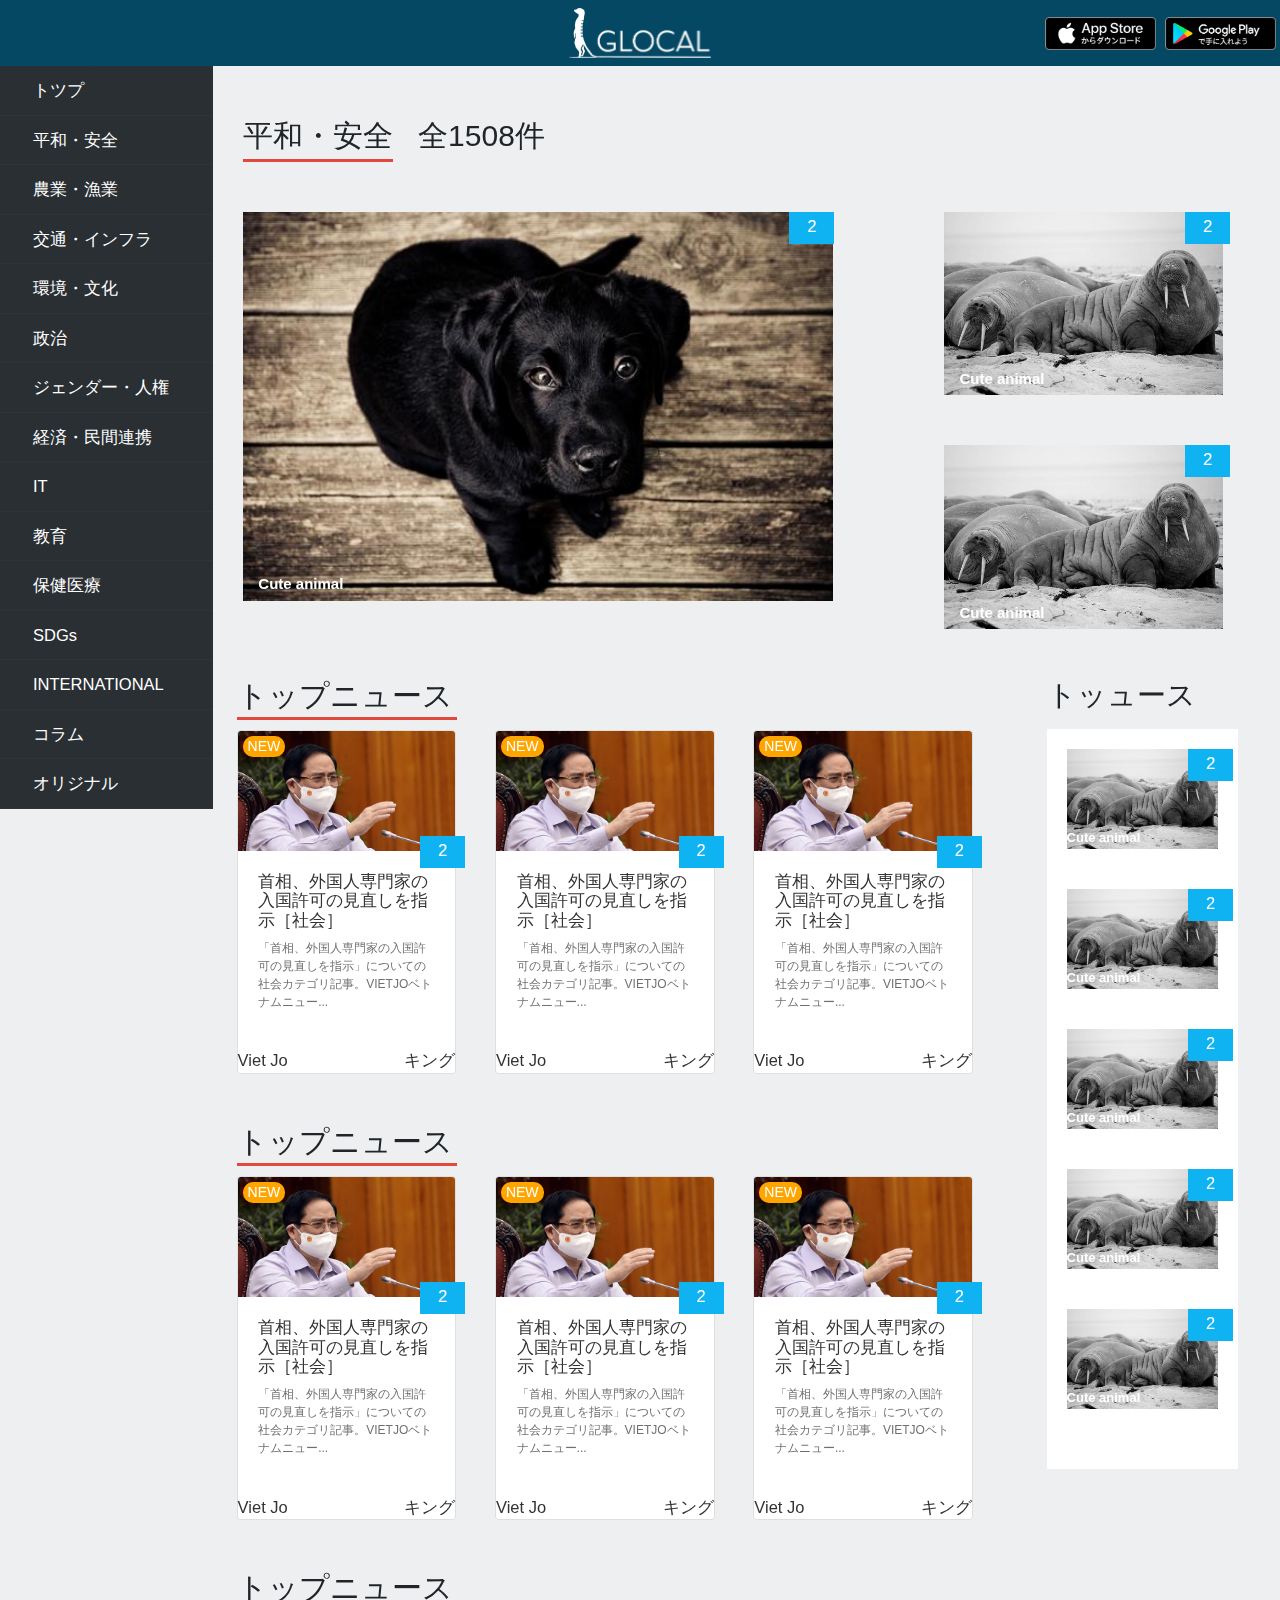
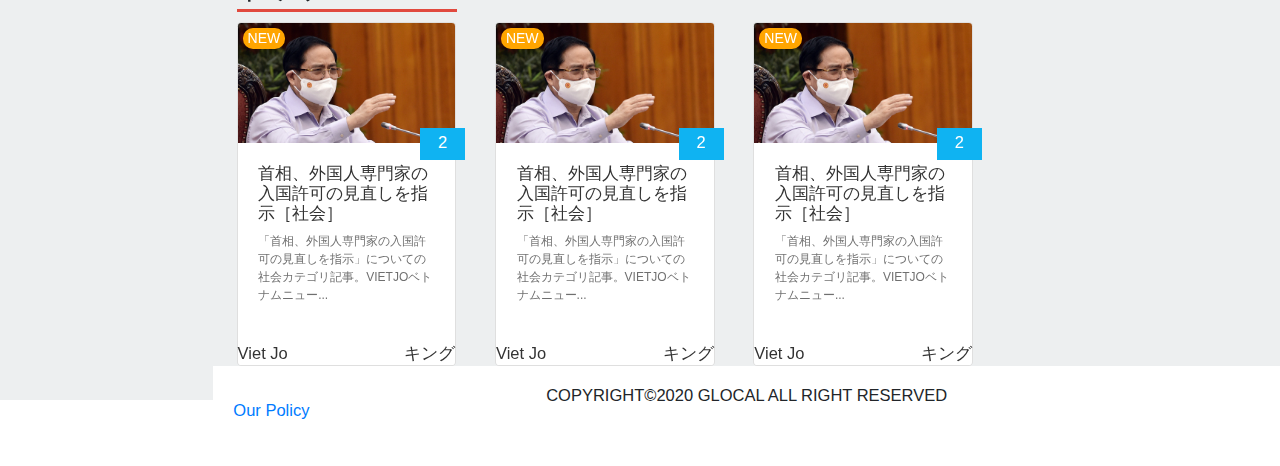
==== Bootstrap-page/category.html @ 37e855ef "up" ====
<!DOCTYPE html>
<html lang="en">

<head>
    <meta charset="UTF-8" />
    <meta http-equiv="X-UA-Compatible" content="IE=edge" />
    <meta name="viewport" content="width=device-width, initial-scale=1.0" />
    <title>Document</title>
    <link rel="stylesheet" href="https://maxcdn.bootstrapcdn.com/bootstrap/4.0.0/css/bootstrap.min.css" integrity="sha384-Gn5384xqQ1aoWXA+058RXPxPg6fy4IWvTNh0E263XmFcJlSAwiGgFAW/dAiS6JXm" crossorigin="anonymous">
    <link rel="stylesheet" href="main.css" />
    <link rel="stylesheet" href="https://use.fontawesome.com/releases/v5.7.0/css/all.css" integrity="sha384-lZN37f5QGtY3VHgisS14W3ExzMWZxybE1SJSEsQp9S+oqd12jhcu+A56Ebc1zFSJ" crossorigin="anonymous">
</head>

<body>
    <!-- header begin -->
    <div class="container-fluid fixed-top" style="padding:0px;">
        <div class="header">
            <div class="row">
                <div class="col-xl-2 col-lg-3 col-md-3 col-12 d-flex justify-content-center" style="padding-right: 0px;">
                    <button class="btn btn-search text-white" style="cursor: pointer;">
                        <i class="fa fa-search"></i>
                    </button>
                </div>
                <div class="col-xl-10 col-lg-9 col-md-3 col-12">
                    <a href="#">
                        <img src="./img/ggplay.png" class="float-right my-3 pr-1" alt="ggplay">
                    </a>
                    <a href="#">
                        <img src="./img/appstore.png" class="float-right my-3 mr-2" alt="appstore">
                    </a>
                </div>
                <a href="./index.html" class="logo">
                    <img src="./img/logo-white.png" class="mx-auto d-block fixed-top" alt="">
                </a>
            </div>

        </div>

    </div>
    </div>
    <!-- header end-->

    <!-- content begin -->
    <div class="row container-fluid content no-gutters">

        <!--Menu-->
        <div class="menu col-12 col-md-3 col-lg-3 col-xl-2">
            <div class="menu-nav">
                <ul>
                    <li class="hover-red">
                        <a href="./index.html">トツプ</a>
                    </li>
                    <li class="hover-yellow">
                        <a href="./category.html">平和・安全</a>
                    </li>
                    <li class="hover-green">
                        <a href="./category.html">農業・漁業</a>
                    </li>
                    <li class="hover-blue">
                        <a href="./category.html">交通・インフラ</a>
                    </li>
                    <li class="hover-purple">
                        <a href="./category.html">環境・文化</a>
                    </li>
                    <li class="hover-red">
                        <a href="./category.html">政治</a>
                    </li>
                    <li class="hover-yellow">
                        <a href="./category.html">ジェンダー・人権</a>
                    </li>
                    <li class="hover-green">
                        <a href="./category.html">経済・民間連携</a>
                    </li>
                    <li class="hover-blue">
                        <a href="./category.html">IT</a>
                    </li>
                    <li class="hover-purple">
                        <a href="./category.html">教育</a>
                    </li>
                    <li class="hover-red">
                        <a href="./category.html">保健医療</a>
                    </li>
                    <li class="hover-yellow">
                        <a href="./category.html">SDGs</a>
                    </li>
                    <li class="hover-green">
                        <a href="./category.html">INTERNATIONAL</a>
                    </li>
                    <li class="hover-blue">
                        <a href="./category.html">コラム</a>
                    </li>
                    <li class="hover-purple">
                        <a href="./category.html">オリジナル</a>
                    </li>

                </ul>
            </div>
        </div>
        <!--Menu end-->

        <!-- Body start -->
        <div class="body">
            <div class="row d-flex no-gutters category-header mt-5">
                <span class="span-word">平和・安全
                    <div class="under-line-div"></div>
                </span>
                <span class="span-num ml-4">全1508件</span>

            </div>
            <div class="row d-flex article-container">
                <div class="col-md-8">
                    <a href="./detail.html">
                        <div class="main-article">
                            <div class="article-item">
                                <img src="./img/index-main-article.jpg" class="main-article-img" alt="" style="width: 110%;">
                            </div>
                            <div class="item-viewed" style="margin-right: 60px;">
                                <i class="far fa-eye"></i>
                                <span>2</span>
                            </div>
                            <span class="content-span">Cute animal</span>

                        </div>
                    </a>
                </div>

                <div class="col-md-4">
                    <a href="./detail.html">
                        <div class="sub-article">
                            <div class="sub-article">
                                <div class="article-item">
                                    <img src="./img/index-sub-article-1.jpg" alt="">
                                </div>
                                <div class="item-viewed">
                                    <i class="far fa-eye"></i>
                                    <span>2</span>
                                </div>
                                <span class="content-span">Cute animal</span>
                            </div>
                            <div class="sub-article">
                                <div class="article-item">
                                    <img src="./img/index-sub-article-1.jpg" alt="">
                                </div>
                                <div class="item-viewed">
                                    <i class="far fa-eye"></i>
                                    <span>2</span>
                                </div>
                                <span class="content-span">Cute animal</span>
                            </div>
                        </div>
                    </a>
                </div>
            </div>

            <div class="row mt-3 ml-2">
                <div class="col-md-9">
                    <div class="new-items">
                        <h3 class="first-title">
                            <span>
                                トップニュース
                                <div class="under-line-div" style="width: 220px;"></div>
                            </span>
                        </h3>

                    </div>
                    <div class="item-lists">
                        <div class="item-lists">
                            <ul class="row list card-group no-gutters" style="justify-content: center">
                                <li class="col-xl-4">
                                    <a href="#" class="card inner-item">
                                        <div class="article-item">
                                            <div class="item-image-list">
                                                <span class="item-new">NEW</span>
                                            </div>
                                            <div class="img card-img-top">

                                            </div>
                                            <div class="item-viewed">
                                                <i class="far fa-eye"></i>
                                                <span>2</span>
                                            </div>
                                            <div class="card-body item-detail">
                                                <h6>
                                                    首相、外国人専門家の入国許可の見直しを指示［社会］
                                                </h6>
                                                <p style="opacity: 0.7;">
                                                    「首相、外国人専門家の入国許可の見直しを指示」についての社会カテゴリ記事。VIETJOベトナムニュー...
                                                </p>
                                            </div>
                                            <div class="info-footer">
                                                <span>Viet Jo</span>
                                                <span style="float: right;">キング</span>
                                            </div>
                                        </div>
                                    </a>
                                </li>
                                <li class="col-xl-4">
                                    <a href="./detail.html" class="card inner-item">
                                        <div class="article-item">
                                            <div class="item-image-list">
                                                <span class="item-new">NEW</span>
                                            </div>
                                            <div class="img card-img-top">

                                            </div>
                                            <div class="item-viewed">
                                                <i class="far fa-eye"></i>
                                                <span>2</span>
                                            </div>
                                            <div class="card-body item-detail">
                                                <h6>
                                                    首相、外国人専門家の入国許可の見直しを指示［社会］
                                                </h6>
                                                <p style="opacity: 0.7;">
                                                    「首相、外国人専門家の入国許可の見直しを指示」についての社会カテゴリ記事。VIETJOベトナムニュー...
                                                </p>
                                            </div>
                                            <div class="info-footer">
                                                <span>Viet Jo</span>
                                                <span style="float: right;">キング</span>
                                            </div>
                                        </div>
                                    </a>
                                </li>
                                <li class="col-xl-4">
                                    <a href="./detail.html" class="card inner-item">
                                        <div class="article-item">
                                            <div class="item-image-list">
                                                <span class="item-new">NEW</span>
                                            </div>
                                            <div class="img card-img-top">

                                            </div>
                                            <div class="item-viewed">
                                                <i class="far fa-eye"></i>
                                                <span>2</span>
                                            </div>
                                            <div class="card-body item-detail">
                                                <h6>
                                                    首相、外国人専門家の入国許可の見直しを指示［社会］
                                                </h6>
                                                <p style="opacity: 0.7;">
                                                    「首相、外国人専門家の入国許可の見直しを指示」についての社会カテゴリ記事。VIETJOベトナムニュー...
                                                </p>
                                            </div>
                                            <div class="info-footer">
                                                <span>Viet Jo</span>
                                                <span style="float: right;">キング</span>
                                            </div>
                                        </div>
                                    </a>
                                </li>

                            </ul>
                        </div>
                    </div>

                    <div class="new-items">
                        <h3 class="first-title">
                            <span>
                                トップニュース
                                <div class="under-line-div" style="width: 220px;"></div>
                            </span>
                        </h3>

                    </div>
                    <div class="item-lists">
                        <div class="item-lists">
                            <ul class="row list card-group no-gutters" style="justify-content: center">
                                <li class="col-xl-4">
                                    <a href="./detail.html" class="card inner-item">
                                        <div class="article-item">
                                            <div class="item-image-list">
                                                <span class="item-new">NEW</span>
                                            </div>
                                            <div class="img card-img-top">

                                            </div>
                                            <div class="item-viewed">
                                                <i class="far fa-eye"></i>
                                                <span>2</span>
                                            </div>
                                            <div class="card-body item-detail">
                                                <h6>
                                                    首相、外国人専門家の入国許可の見直しを指示［社会］
                                                </h6>
                                                <p style="opacity: 0.7;">
                                                    「首相、外国人専門家の入国許可の見直しを指示」についての社会カテゴリ記事。VIETJOベトナムニュー...
                                                </p>
                                            </div>
                                            <div class="info-footer">
                                                <span>Viet Jo</span>
                                                <span style="float: right;">キング</span>
                                            </div>
                                        </div>
                                    </a>
                                </li>
                                <li class="col-xl-4">
                                    <a href="./detail.html" class="card inner-item">
                                        <div class="article-item">
                                            <div class="item-image-list">
                                                <span class="item-new">NEW</span>
                                            </div>
                                            <div class="img card-img-top">

                                            </div>
                                            <div class="item-viewed">
                                                <i class="far fa-eye"></i>
                                                <span>2</span>
                                            </div>
                                            <div class="card-body item-detail">
                                                <h6>
                                                    首相、外国人専門家の入国許可の見直しを指示［社会］
                                                </h6>
                                                <p style="opacity: 0.7;">
                                                    「首相、外国人専門家の入国許可の見直しを指示」についての社会カテゴリ記事。VIETJOベトナムニュー...
                                                </p>
                                            </div>
                                            <div class="info-footer">
                                                <span>Viet Jo</span>
                                                <span style="float: right;">キング</span>
                                            </div>
                                        </div>
                                    </a>
                                </li>
                                <li class="col-xl-4">
                                    <a href="./detail.html" class="card inner-item">
                                        <div class="article-item">
                                            <div class="item-image-list">
                                                <span class="item-new">NEW</span>
                                            </div>
                                            <div class="img card-img-top">

                                            </div>
                                            <div class="item-viewed">
                                                <i class="far fa-eye"></i>
                                                <span>2</span>
                                            </div>
                                            <div class="card-body item-detail">
                                                <h6>
                                                    首相、外国人専門家の入国許可の見直しを指示［社会］
                                                </h6>
                                                <p style="opacity: 0.7;">
                                                    「首相、外国人専門家の入国許可の見直しを指示」についての社会カテゴリ記事。VIETJOベトナムニュー...
                                                </p>
                                            </div>
                                            <div class="info-footer">
                                                <span>Viet Jo</span>
                                                <span style="float: right;">キング</span>
                                            </div>
                                        </div>
                                    </a>
                                </li>

                            </ul>
                        </div>
                    </div>

                    <div class="new-items">
                        <h3 class="first-title">
                            <span>
                                トップニュース
                                <div class="under-line-div" style="width: 220px;"></div>
                            </span>
                        </h3>

                    </div>
                    <div class="item-lists">
                        <div class="item-lists">
                            <ul class="row list card-group no-gutters" style="justify-content: center">
                                <li class="col-xl-4">
                                    <a href="./detail.html" class="card inner-item">
                                        <div class="article-item">
                                            <div class="item-image-list">
                                                <span class="item-new">NEW</span>
                                            </div>
                                            <div class="img card-img-top">

                                            </div>
                                            <div class="item-viewed">
                                                <i class="far fa-eye"></i>
                                                <span>2</span>
                                            </div>
                                            <div class="card-body item-detail">
                                                <h6>
                                                    首相、外国人専門家の入国許可の見直しを指示［社会］
                                                </h6>
                                                <p style="opacity: 0.7;">
                                                    「首相、外国人専門家の入国許可の見直しを指示」についての社会カテゴリ記事。VIETJOベトナムニュー...
                                                </p>
                                            </div>
                                            <div class="info-footer">
                                                <span>Viet Jo</span>
                                                <span style="float: right;">キング</span>
                                            </div>
                                        </div>
                                    </a>
                                </li>
                                <li class="col-xl-4">
                                    <a href="./detail.html" class="card inner-item">
                                        <div class="article-item">
                                            <div class="item-image-list">
                                                <span class="item-new">NEW</span>
                                            </div>
                                            <div class="img card-img-top">

                                            </div>
                                            <div class="item-viewed">
                                                <i class="far fa-eye"></i>
                                                <span>2</span>
                                            </div>
                                            <div class="card-body item-detail">
                                                <h6>
                                                    首相、外国人専門家の入国許可の見直しを指示［社会］
                                                </h6>
                                                <p style="opacity: 0.7;">
                                                    「首相、外国人専門家の入国許可の見直しを指示」についての社会カテゴリ記事。VIETJOベトナムニュー...
                                                </p>
                                            </div>
                                            <div class="info-footer">
                                                <span>Viet Jo</span>
                                                <span style="float: right;">キング</span>
                                            </div>
                                        </div>
                                    </a>
                                </li>
                                <li class="col-xl-4">
                                    <a href="./detail.html" class="card inner-item">
                                        <div class="article-item">
                                            <div class="item-image-list">
                                                <span class="item-new">NEW</span>
                                            </div>
                                            <div class="img card-img-top">

                                            </div>
                                            <div class="item-viewed">
                                                <i class="far fa-eye"></i>
                                                <span>2</span>
                                            </div>
                                            <div class="card-body item-detail">
                                                <h6>
                                                    首相、外国人専門家の入国許可の見直しを指示［社会］
                                                </h6>
                                                <p style="opacity: 0.7;">
                                                    「首相、外国人専門家の入国許可の見直しを指示」についての社会カテゴリ記事。VIETJOベトナムニュー...
                                                </p>
                                            </div>
                                            <div class="info-footer">
                                                <span>Viet Jo</span>
                                                <span style="float: right;">キング</span>
                                            </div>
                                        </div>
                                    </a>
                                </li>

                            </ul>
                        </div>
                    </div>
                </div>

                <!--Rigth-->
                <div class="col-md-3">
                    <div class="rigth">
                        <h3 class="first-title mb-3">
                            <span>
                                トッュース
                            </span>
                        </h3>
                        <div class="rigth-container">
                            <a href="./detail.html">
                                <div class="rigth-item">
                                    <div class="rigth-img">
                                        <img src="./img/index-sub-article-1.jpg" alt="">
                                    </div>
                                    <div class="item-viewed">
                                        <i class="far fa-eye"></i>
                                        <span>2</span>
                                    </div>
                                    <span class="content-span">Cute animal</span>
                                </div>
                            </a>
                            <a href="./detail.html">
                                <div class="rigth-item">
                                    <div class="rigth-img">
                                        <img src="./img/index-sub-article-1.jpg" alt="">
                                    </div>
                                    <div class="item-viewed">
                                        <i class="far fa-eye"></i>
                                        <span>2</span>
                                    </div>
                                    <span class="content-span">Cute animal</span>
                                </div>
                            </a>
                            <a href="./detail.html">
                                <div class="rigth-item">
                                    <div class="rigth-img">
                                        <img src="./img/index-sub-article-1.jpg" alt="">
                                    </div>
                                    <div class="item-viewed">
                                        <i class="far fa-eye"></i>
                                        <span>2</span>
                                    </div>
                                    <span class="content-span">Cute animal</span>
                                </div>
                            </a>
                            <a href="./detail.html">
                                <div class="rigth-item">
                                    <div class="rigth-img">
                                        <img src="./img/index-sub-article-1.jpg" alt="">
                                    </div>
                                    <div class="item-viewed">
                                        <i class="far fa-eye"></i>
                                        <span>2</span>
                                    </div>
                                    <span class="content-span">Cute animal</span>
                                </div>
                            </a>
                            <a href="./detail.html">
                                <div class="rigth-item">
                                    <div class="rigth-img">
                                        <img src="./img/index-sub-article-1.jpg" alt="">
                                    </div>
                                    <div class="item-viewed">
                                        <i class="far fa-eye"></i>
                                        <span>2</span>
                                    </div>
                                    <span class="content-span">Cute animal</span>
                                </div>
                            </a>

                        </div>

                    </div>
                </div>
                <!--End rigth-->
            </div>
            <div class="row footer no-gutters">
                <div style="width: 100%;">
                    <h6>COPYRIGHT©2020 GLOCAL ALL RIGHT RESERVED</h6>
                </div>
                <div>
                    <a href="./policy.html">
                        <span>Our Policy</span>
                    </a>
                </div>
            </div>
        </div>


    </div>

    <script src="https://code.jquery.com/jquery-3.2.1.slim.min.js" integrity="sha384-KJ3o2DKtIkvYIK3UENzmM7KCkRr/rE9/Qpg6aAZGJwFDMVNA/GpGFF93hXpG5KkN" crossorigin="anonymous"></script>
    <script src="https://cdnjs.cloudflare.com/ajax/libs/popper.js/1.12.9/umd/popper.min.js" integrity="sha384-ApNbgh9B+Y1QKtv3Rn7W3mgPxhU9K/ScQsAP7hUibX39j7fakFPskvXusvfa0b4Q" crossorigin="anonymous"></script>
    <script src="https://maxcdn.bootstrapcdn.com/bootstrap/4.0.0/js/bootstrap.min.js" integrity="sha384-JZR6Spejh4U02d8jOt6vLEHfe/JQGiRRSQQxSfFWpi1MquVdAyjUar5+76PVCmYl" crossorigin="anonymous"></script>
</body>

</html>
---- Bootstrap-page/main.css ----
html {
    font-size: 16.5px;
}

.header {
    height: 4em;
    background-color: #044863;
}

.article-container .content-span {
    position: absolute;
    color: white;
    font-size: 15px;
    margin-left: 15px;
    bottom: 5px;
    font-weight: 700;
}

.search-container {
    width: 16.6667%;
    text-align: center;
}

.btn-search {
    background-color: #044863;
    border: none;
    font-size: 1.2em;
    margin: none;
}

.center {
    text-align: center;
    justify-content: center;
    line-height: 4em;
}

.menu {
    width: 16.6667%;
    padding: 0px;
}

.menu-nav {
    position: sticky;
    top: 4em;
    height: 670px;
}

.menu ul {
    padding-left: 0px;
}

.header img {
    height: 2em;
}

.menu li {
    background-color: #2a2f33;
    height: 3em;
    border-bottom: 0.01px solid #333333;
    list-style: none;
}

.menu li a {
    color: white;
    line-height: 3em;
    margin-left: 2em;
    text-decoration: none;
}

.menu .hover-red:hover {
    background-color: #fb474a;
}

.menu .hover-yellow:hover {
    background-color: #f98f04;
}

.menu .hover-green:hover {
    background-color: #05c989;
}

.menu .hover-blue:hover {
    background-color: #329ce5;
}

.menu .hover-purple:hover {
    background-color: #a94ed9;
}

.menu .hover-red:active {
    background-color: #fb474a;
}

.menu .hover-yellow:active {
    background-color: #f98f04;
}

.menu .hover-green:active {
    background-color: #05c989;
}

.menu .hover-blue:active {
    background-color: #329ce5;
}

.menu .hover-purple:active {
    background-color: #a94ed9;
}

.content {
    position: relative;
    height: 2000px;
    background-color: #edeff0;
}

.body {
    position: relative;
    top: 4em;
    width: 83.33333%;
}

.body .col-md-8 {
    flex: 0 0 66.66667%;
    max-width: 66.66667%;
}

.body .col-md-4 {
    flex: 0 0 33.33333%;
    max-width: 33.33333%;
}

.article-container {
    height: 500px;
}

.main-article {
    position: absolute;
    margin-top: 50px;
    margin-left: 30px;
}

.main-article img {
    width: 120%;
}

.item-viewed {
    background-color: rgb(15, 179, 242);
    color: #fff;
    text-align: center;
    position: absolute;
    line-height: 28px;
    font-weight: 500;
    right: -65px;
    top: 0;
    z-index: 1;
    height: 32px;
    width: 45px;
}

.main-article .item-viewed {
    position: absolute;
    right: -115px;
}

.sub-article {
    position: relative;
    margin-top: 50px;
    padding-bottom: 0px;
}

.sub-article img {
    background-size: cover;
    width: 83%;
    height: auto;
}

.sub-article .item-viewed {
    margin-right: 115px;
}

.logo img {
    height: 3em;
    margin-top: 0.5em;
}

.header img:hover {
    opacity: 0.5;
}

.item-lists {
    margin-bottom: 50px;
}

.item-lists li {
    padding-left: 20px;
    padding-right: 10px;
}

.item-lists .inner-item {
    color: #333333;
    width: 85%;
}

.item-lists .card-img-top {
    background-image: url("./img/item-list-img.jpg");
    height: 120px;
    background-size: cover;
    background-repeat: no-repeat;
}

.article-item .item-detail {
    font-size: 12px !important;
    text-decoration: none;
}

.item-new {
    position: absolute;
    font-size: 14px;
    margin-left: 5px;
    margin-top: 5px;
    padding: 0px 5px;
    color: #fff;
    background-color: orange;
    border-radius: 10px;
}

.item-lists .item-viewed {
    right: -10px;
    top: 105px;
}

.item-lists .inner-item .article-item img {
    display: block;
    max-width: 100%;
    max-height: 100%;
    background-position: 50%;
    padding-bottom: 60%;
    background-color: #ccc;
}

.item-lists ul {
    list-style: none;
}

.no-gutters {
    padding-left: 0;
    padding-right: 0;
}

.new-items h3 {
    margin-bottom: 10px;
    font-size: 30px;
    line-height: 1.2;
}

.rigth {
    position: absolute;
    right: 57px;
}

.rigth-container {
    background-color: #fff;
    padding: 20px;
}

.rigth-item {
    position: relative;
    margin-bottom: 40px;
}

.rigth img {
    height: 100px;
}

.rigth .item-viewed {
    margin-right: 50px;
}

.rigth-item .content-span {
    position: absolute;
    bottom: 2px;
    color: #fff;
    font-size: 13px;
    font-weight: 550;
}

.footer {
    position: absolute;
    bottom: 0;
    background-color: #fff;
    width: 100%;
    height: 100px;
    padding: 20px 20px 0 20px;
}

.footer h6 {
    text-align: center;
}

.footer span {
    position: relative;
    bottom: 30px;
}

.detail-img .article-item img {
    width: 96%;
    position: absolute;
}

.detail-img .item-viewed {
    position: relative;
    top: 0;
    right: -94%;
}

.detail-content {
    background-color: #fff;
    width: 100%;
    margin-top: 500px;
    padding: 40px 60px;
}

.reference {
    margin-top: 50px;
    padding-right: 0px;
    width: 104%;
}

.reference ul {
    list-style: none;
    justify-content: center;
}

.reference .inner-item {
    width: 85%;
}

.reference .card-img-top {
    background-image: url("./img/item-list-img.jpg");
    height: 120px;
    background-size: cover;
    background-repeat: no-repeat;
}

.reference .item-detail {
    color: #000;
}

.reference .info-footer {
    color: #000;
}

.reference .item-viewed {
    position: absolute;
    right: 0;
}

.category-header {
    margin-left: 30px;
}

.category-header span {
    font-size: 30px;
    line-height: 40px;
}

.under-line-div {
    display: block;
    width: 100%;
    height: 3px;
    background-color: #E1493E;
    margin-top: 3px;
}
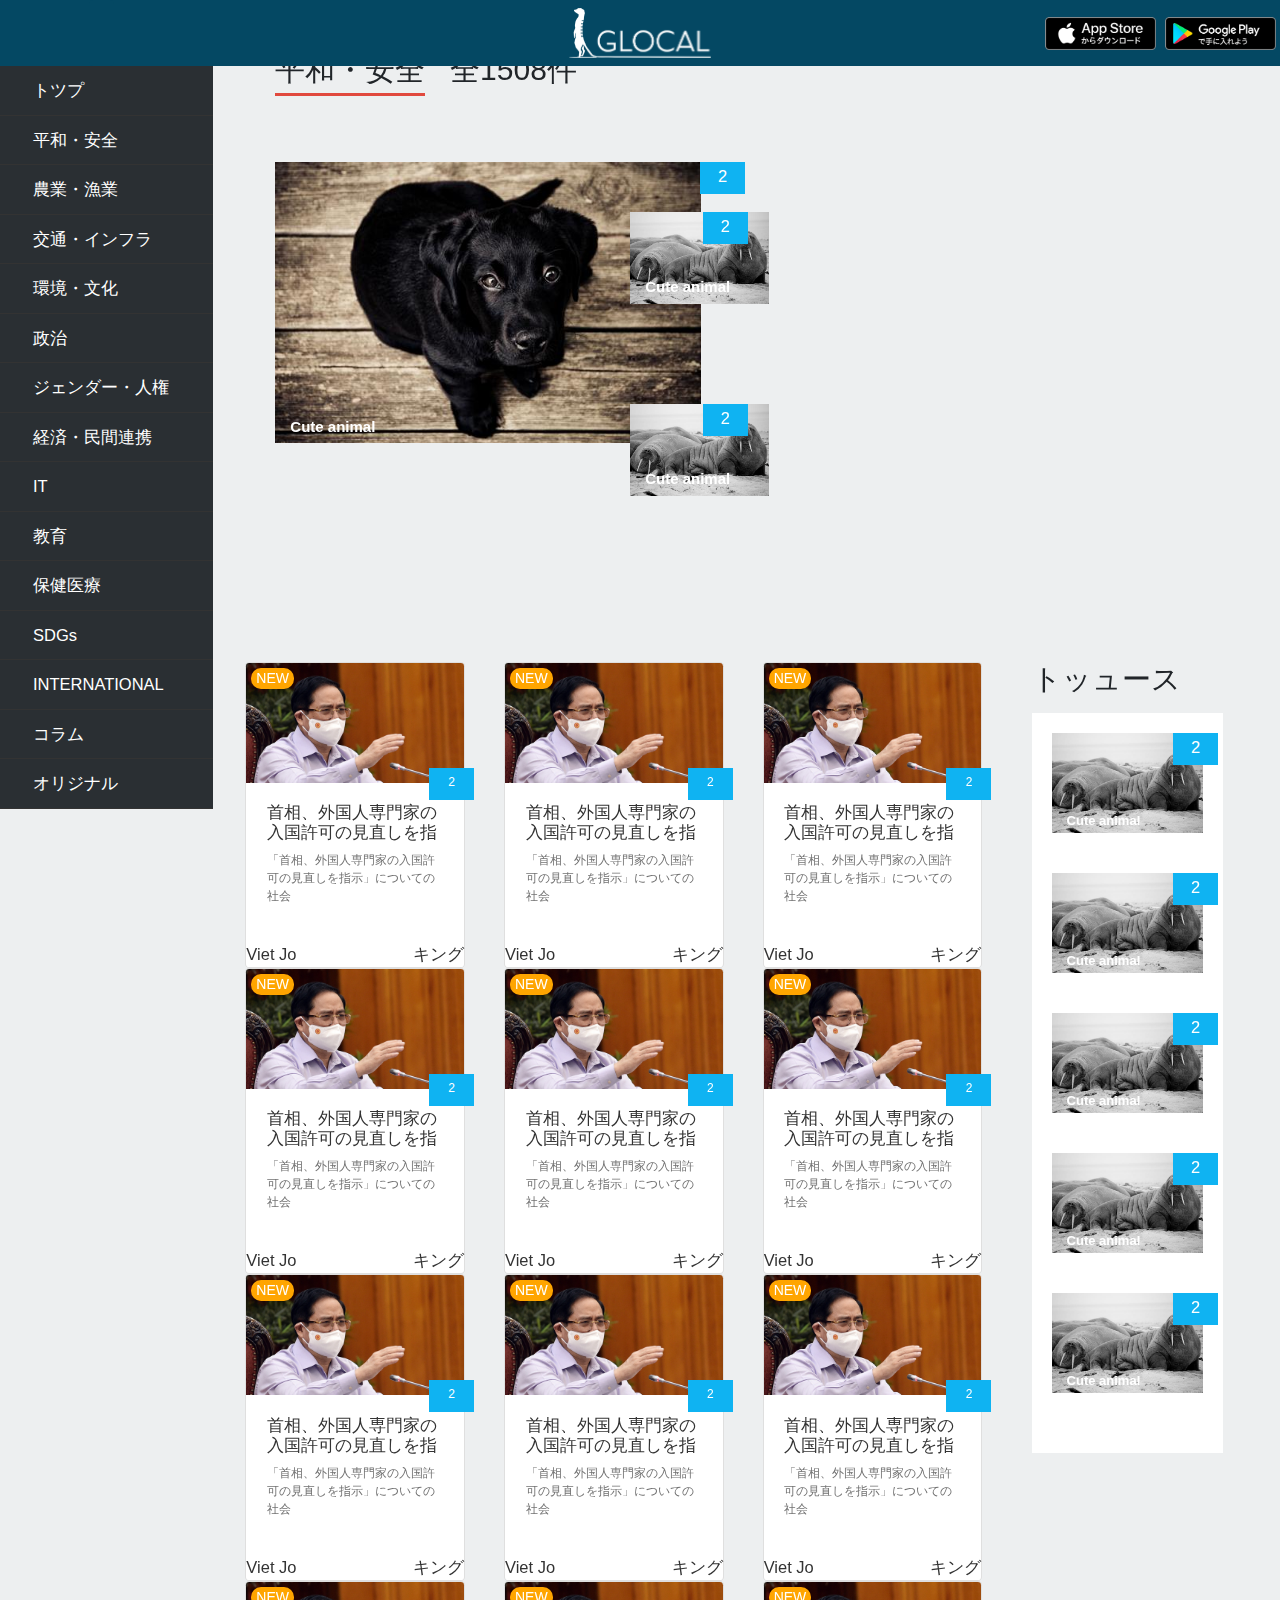
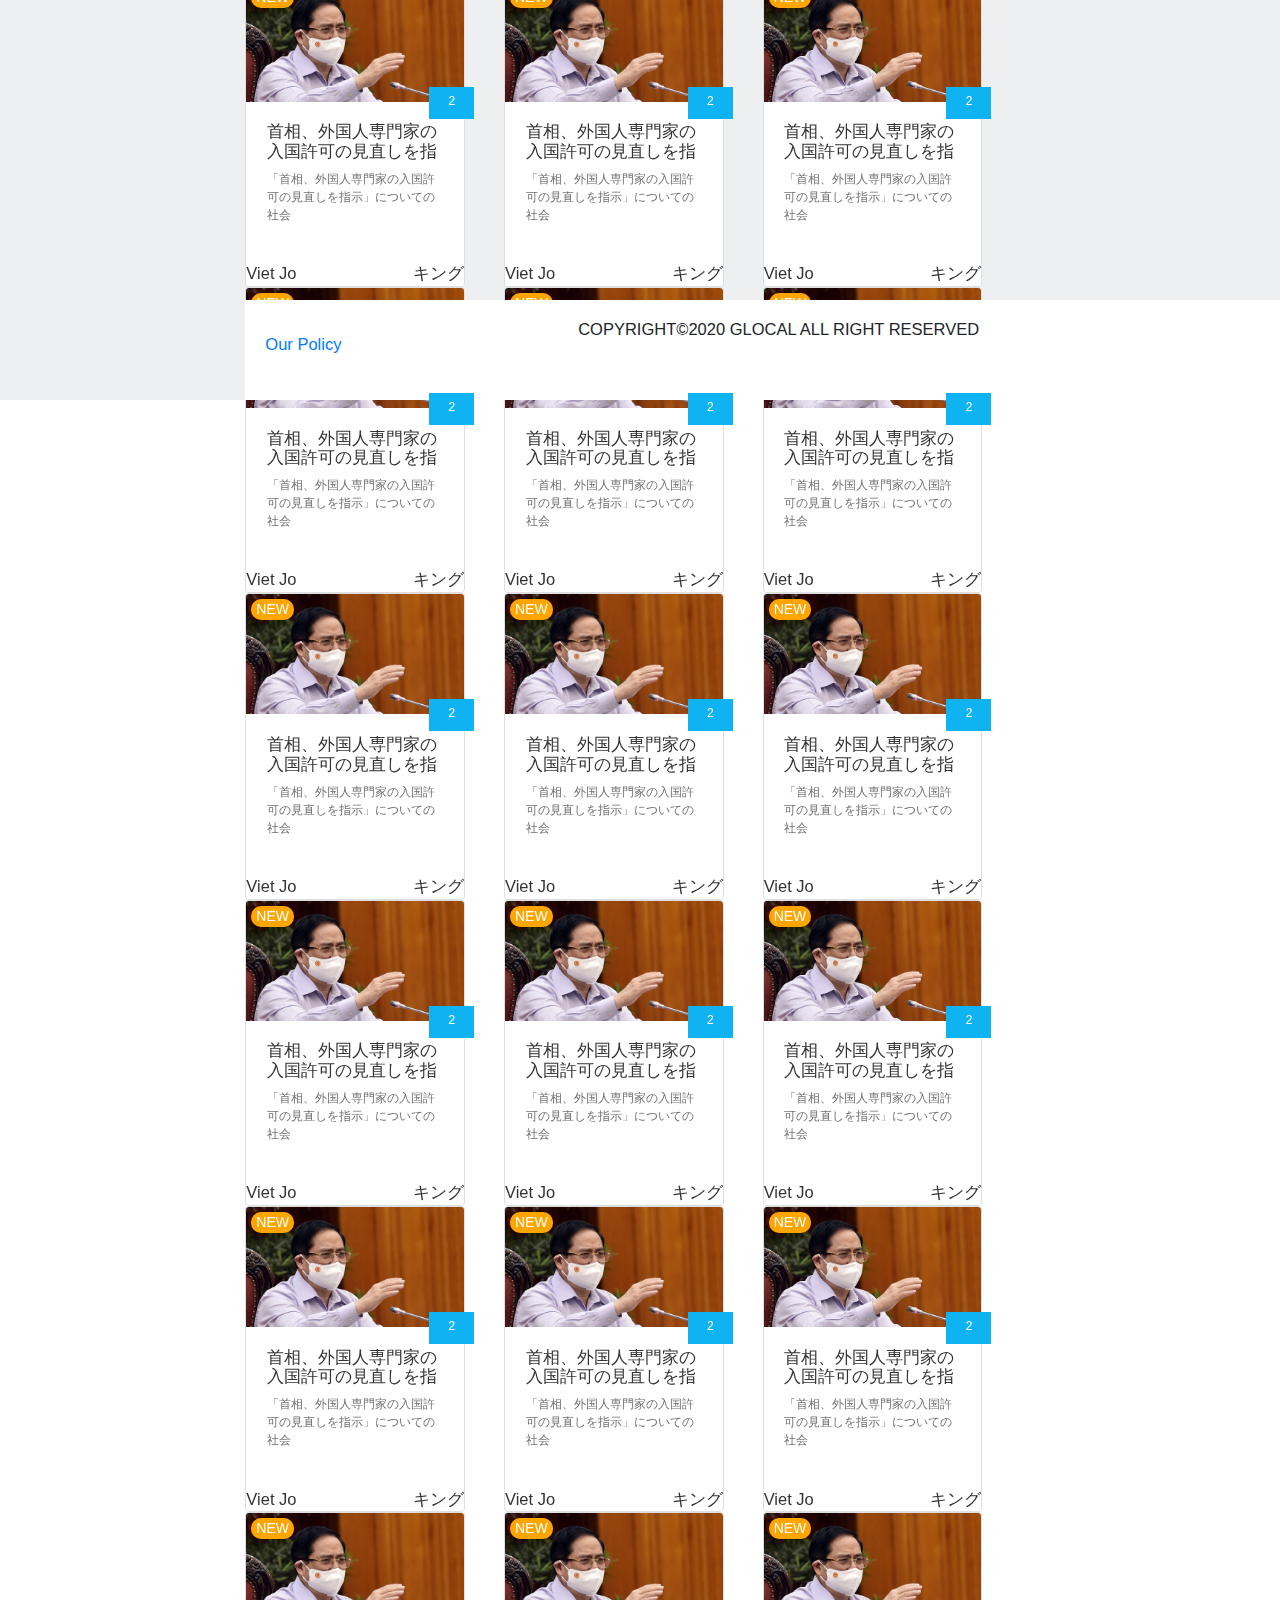
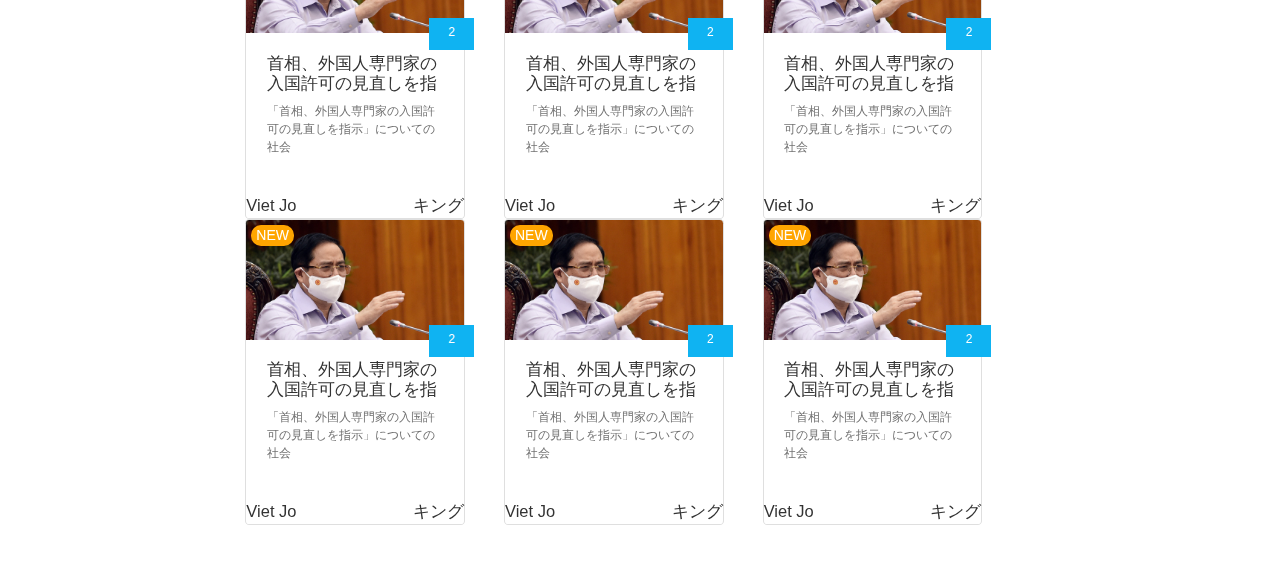
==== commit c80fb5ab: "up" ====
--- a/Bootstrap-page/category.html
+++ b/Bootstrap-page/category.html
@@ -44,7 +44,7 @@
     <div class="row container-fluid content no-gutters">
 
         <!--Menu-->
-        <div class="menu col-12 col-md-3 col-lg-3 col-xl-2">
+        <div class="menu col-12 col-sm-3 col-md-3 col-lg-3 col-xl-2">
             <div class="menu-nav">
                 <ul>
                     <li class="hover-red">
@@ -99,7 +99,7 @@
         <!--Menu end-->
 
         <!-- Body start -->
-        <div class="body">
+        <div class="category-body col-12 col-sm-9 col-md-9 col-lg-9 col-xl-10" style="padding-left: 2.5%;">
             <div class="row d-flex no-gutters category-header mt-5">
                 <span class="span-word">平和・安全
                     <div class="under-line-div"></div>
@@ -107,451 +107,1046 @@
                 <span class="span-num ml-4">全1508件</span>
 
             </div>
-            <div class="row d-flex article-container">
-                <div class="col-md-8">
-                    <a href="./detail.html">
-                        <div class="main-article">
-                            <div class="article-item">
-                                <img src="./img/index-main-article.jpg" class="main-article-img" alt="" style="width: 110%;">
-                            </div>
-                            <div class="item-viewed" style="margin-right: 60px;">
-                                <i class="far fa-eye"></i>
-                                <span>2</span>
-                            </div>
-                            <span class="content-span">Cute animal</span>
-
-                        </div>
-                    </a>
-                </div>
-
-                <div class="col-md-4">
-                    <a href="./detail.html">
-                        <div class="sub-article">
-                            <div class="sub-article">
-                                <div class="article-item">
-                                    <img src="./img/index-sub-article-1.jpg" alt="">
-                                </div>
-                                <div class="item-viewed">
-                                    <i class="far fa-eye"></i>
-                                    <span>2</span>
-                                </div>
-                                <span class="content-span">Cute animal</span>
-                            </div>
-                            <div class="sub-article">
-                                <div class="article-item">
-                                    <img src="./img/index-sub-article-1.jpg" alt="">
-                                </div>
-                                <div class="item-viewed">
-                                    <i class="far fa-eye"></i>
-                                    <span>2</span>
-                                </div>
-                                <span class="content-span">Cute animal</span>
-                            </div>
-                        </div>
-                    </a>
-                </div>
-            </div>
-
-            <div class="row mt-3 ml-2">
-                <div class="col-md-9">
-                    <div class="new-items">
-                        <h3 class="first-title">
-                            <span>
-                                トップニュース
-                                <div class="under-line-div" style="width: 220px;"></div>
-                            </span>
-                        </h3>
-
-                    </div>
-                    <div class="item-lists">
-                        <div class="item-lists">
-                            <ul class="row list card-group no-gutters" style="justify-content: center">
-                                <li class="col-xl-4">
-                                    <a href="#" class="card inner-item">
-                                        <div class="article-item">
-                                            <div class="item-image-list">
-                                                <span class="item-new">NEW</span>
-                                            </div>
-                                            <div class="img card-img-top">
-
-                                            </div>
-                                            <div class="item-viewed">
-                                                <i class="far fa-eye"></i>
-                                                <span>2</span>
-                                            </div>
-                                            <div class="card-body item-detail">
-                                                <h6>
-                                                    首相、外国人専門家の入国許可の見直しを指示［社会］
-                                                </h6>
-                                                <p style="opacity: 0.7;">
-                                                    「首相、外国人専門家の入国許可の見直しを指示」についての社会カテゴリ記事。VIETJOベトナムニュー...
-                                                </p>
-                                            </div>
-                                            <div class="info-footer">
-                                                <span>Viet Jo</span>
-                                                <span style="float: right;">キング</span>
-                                            </div>
-                                        </div>
-                                    </a>
-                                </li>
-                                <li class="col-xl-4">
-                                    <a href="./detail.html" class="card inner-item">
-                                        <div class="article-item">
-                                            <div class="item-image-list">
-                                                <span class="item-new">NEW</span>
-                                            </div>
-                                            <div class="img card-img-top">
-
-                                            </div>
-                                            <div class="item-viewed">
-                                                <i class="far fa-eye"></i>
-                                                <span>2</span>
-                                            </div>
-                                            <div class="card-body item-detail">
-                                                <h6>
-                                                    首相、外国人専門家の入国許可の見直しを指示［社会］
-                                                </h6>
-                                                <p style="opacity: 0.7;">
-                                                    「首相、外国人専門家の入国許可の見直しを指示」についての社会カテゴリ記事。VIETJOベトナムニュー...
-                                                </p>
-                                            </div>
-                                            <div class="info-footer">
-                                                <span>Viet Jo</span>
-                                                <span style="float: right;">キング</span>
-                                            </div>
-                                        </div>
-                                    </a>
-                                </li>
-                                <li class="col-xl-4">
-                                    <a href="./detail.html" class="card inner-item">
-                                        <div class="article-item">
-                                            <div class="item-image-list">
-                                                <span class="item-new">NEW</span>
-                                            </div>
-                                            <div class="img card-img-top">
-
-                                            </div>
-                                            <div class="item-viewed">
-                                                <i class="far fa-eye"></i>
-                                                <span>2</span>
-                                            </div>
-                                            <div class="card-body item-detail">
-                                                <h6>
-                                                    首相、外国人専門家の入国許可の見直しを指示［社会］
-                                                </h6>
-                                                <p style="opacity: 0.7;">
-                                                    「首相、外国人専門家の入国許可の見直しを指示」についての社会カテゴリ記事。VIETJOベトナムニュー...
-                                                </p>
-                                            </div>
-                                            <div class="info-footer">
-                                                <span>Viet Jo</span>
-                                                <span style="float: right;">キング</span>
-                                            </div>
-                                        </div>
-                                    </a>
-                                </li>
-
-                            </ul>
-                        </div>
-                    </div>
-
-                    <div class="new-items">
-                        <h3 class="first-title">
-                            <span>
-                                トップニュース
-                                <div class="under-line-div" style="width: 220px;"></div>
-                            </span>
-                        </h3>
-
-                    </div>
-                    <div class="item-lists">
-                        <div class="item-lists">
-                            <ul class="row list card-group no-gutters" style="justify-content: center">
-                                <li class="col-xl-4">
-                                    <a href="./detail.html" class="card inner-item">
-                                        <div class="article-item">
-                                            <div class="item-image-list">
-                                                <span class="item-new">NEW</span>
-                                            </div>
-                                            <div class="img card-img-top">
-
-                                            </div>
-                                            <div class="item-viewed">
-                                                <i class="far fa-eye"></i>
-                                                <span>2</span>
-                                            </div>
-                                            <div class="card-body item-detail">
-                                                <h6>
-                                                    首相、外国人専門家の入国許可の見直しを指示［社会］
-                                                </h6>
-                                                <p style="opacity: 0.7;">
-                                                    「首相、外国人専門家の入国許可の見直しを指示」についての社会カテゴリ記事。VIETJOベトナムニュー...
-                                                </p>
-                                            </div>
-                                            <div class="info-footer">
-                                                <span>Viet Jo</span>
-                                                <span style="float: right;">キング</span>
-                                            </div>
-                                        </div>
-                                    </a>
-                                </li>
-                                <li class="col-xl-4">
-                                    <a href="./detail.html" class="card inner-item">
-                                        <div class="article-item">
-                                            <div class="item-image-list">
-                                                <span class="item-new">NEW</span>
-                                            </div>
-                                            <div class="img card-img-top">
-
-                                            </div>
-                                            <div class="item-viewed">
-                                                <i class="far fa-eye"></i>
-                                                <span>2</span>
-                                            </div>
-                                            <div class="card-body item-detail">
-                                                <h6>
-                                                    首相、外国人専門家の入国許可の見直しを指示［社会］
-                                                </h6>
-                                                <p style="opacity: 0.7;">
-                                                    「首相、外国人専門家の入国許可の見直しを指示」についての社会カテゴリ記事。VIETJOベトナムニュー...
-                                                </p>
-                                            </div>
-                                            <div class="info-footer">
-                                                <span>Viet Jo</span>
-                                                <span style="float: right;">キング</span>
-                                            </div>
-                                        </div>
-                                    </a>
-                                </li>
-                                <li class="col-xl-4">
-                                    <a href="./detail.html" class="card inner-item">
-                                        <div class="article-item">
-                                            <div class="item-image-list">
-                                                <span class="item-new">NEW</span>
-                                            </div>
-                                            <div class="img card-img-top">
-
-                                            </div>
-                                            <div class="item-viewed">
-                                                <i class="far fa-eye"></i>
-                                                <span>2</span>
-                                            </div>
-                                            <div class="card-body item-detail">
-                                                <h6>
-                                                    首相、外国人専門家の入国許可の見直しを指示［社会］
-                                                </h6>
-                                                <p style="opacity: 0.7;">
-                                                    「首相、外国人専門家の入国許可の見直しを指示」についての社会カテゴリ記事。VIETJOベトナムニュー...
-                                                </p>
-                                            </div>
-                                            <div class="info-footer">
-                                                <span>Viet Jo</span>
-                                                <span style="float: right;">キング</span>
-                                            </div>
-                                        </div>
-                                    </a>
-                                </li>
-
-                            </ul>
-                        </div>
-                    </div>
-
-                    <div class="new-items">
-                        <h3 class="first-title">
-                            <span>
-                                トップニュース
-                                <div class="under-line-div" style="width: 220px;"></div>
-                            </span>
-                        </h3>
-
-                    </div>
-                    <div class="item-lists">
-                        <div class="item-lists">
-                            <ul class="row list card-group no-gutters" style="justify-content: center">
-                                <li class="col-xl-4">
-                                    <a href="./detail.html" class="card inner-item">
-                                        <div class="article-item">
-                                            <div class="item-image-list">
-                                                <span class="item-new">NEW</span>
-                                            </div>
-                                            <div class="img card-img-top">
-
-                                            </div>
-                                            <div class="item-viewed">
-                                                <i class="far fa-eye"></i>
-                                                <span>2</span>
-                                            </div>
-                                            <div class="card-body item-detail">
-                                                <h6>
-                                                    首相、外国人専門家の入国許可の見直しを指示［社会］
-                                                </h6>
-                                                <p style="opacity: 0.7;">
-                                                    「首相、外国人専門家の入国許可の見直しを指示」についての社会カテゴリ記事。VIETJOベトナムニュー...
-                                                </p>
-                                            </div>
-                                            <div class="info-footer">
-                                                <span>Viet Jo</span>
-                                                <span style="float: right;">キング</span>
-                                            </div>
-                                        </div>
-                                    </a>
-                                </li>
-                                <li class="col-xl-4">
-                                    <a href="./detail.html" class="card inner-item">
-                                        <div class="article-item">
-                                            <div class="item-image-list">
-                                                <span class="item-new">NEW</span>
-                                            </div>
-                                            <div class="img card-img-top">
-
-                                            </div>
-                                            <div class="item-viewed">
-                                                <i class="far fa-eye"></i>
-                                                <span>2</span>
-                                            </div>
-                                            <div class="card-body item-detail">
-                                                <h6>
-                                                    首相、外国人専門家の入国許可の見直しを指示［社会］
-                                                </h6>
-                                                <p style="opacity: 0.7;">
-                                                    「首相、外国人専門家の入国許可の見直しを指示」についての社会カテゴリ記事。VIETJOベトナムニュー...
-                                                </p>
-                                            </div>
-                                            <div class="info-footer">
-                                                <span>Viet Jo</span>
-                                                <span style="float: right;">キング</span>
-                                            </div>
-                                        </div>
-                                    </a>
-                                </li>
-                                <li class="col-xl-4">
-                                    <a href="./detail.html" class="card inner-item">
-                                        <div class="article-item">
-                                            <div class="item-image-list">
-                                                <span class="item-new">NEW</span>
-                                            </div>
-                                            <div class="img card-img-top">
-
-                                            </div>
-                                            <div class="item-viewed">
-                                                <i class="far fa-eye"></i>
-                                                <span>2</span>
-                                            </div>
-                                            <div class="card-body item-detail">
-                                                <h6>
-                                                    首相、外国人専門家の入国許可の見直しを指示［社会］
-                                                </h6>
-                                                <p style="opacity: 0.7;">
-                                                    「首相、外国人専門家の入国許可の見直しを指示」についての社会カテゴリ記事。VIETJOベトナムニュー...
-                                                </p>
-                                            </div>
-                                            <div class="info-footer">
-                                                <span>Viet Jo</span>
-                                                <span style="float: right;">キング</span>
-                                            </div>
-                                        </div>
-                                    </a>
-                                </li>
-
-                            </ul>
-                        </div>
-                    </div>
-                </div>
-
-                <!--Rigth-->
-                <div class="col-md-3">
-                    <div class="rigth">
-                        <h3 class="first-title mb-3">
-                            <span>
-                                トッュース
-                            </span>
-                        </h3>
-                        <div class="rigth-container">
+            <div class="row d-flex article-container no-gutters mt-3">
+                <div class="row d-flex article-container no-gutters">
+                    <div class="row w-100 h-25 no-gutters mb-4">
+                        <div class="col-md-8 pr-3">
                             <a href="./detail.html">
-                                <div class="rigth-item">
-                                    <div class="rigth-img">
-                                        <img src="./img/index-sub-article-1.jpg" alt="">
+                                <div class="main-article">
+                                    <div class="article-item d-flex">
+                                        <img src="./img/index-main-article.jpg" class="main-article-img" alt="">
                                     </div>
                                     <div class="item-viewed">
                                         <i class="far fa-eye"></i>
                                         <span>2</span>
                                     </div>
                                     <span class="content-span">Cute animal</span>
+
                                 </div>
                             </a>
+                        </div>
+
+                        <div class="col-md-4 d-flex no-gutters pr-4">
                             <a href="./detail.html">
-                                <div class="rigth-item">
-                                    <div class="rigth-img">
-                                        <img src="./img/index-sub-article-1.jpg" alt="">
+                                <div class="sub-article d-flex flex-column h-100 justify-content-between">
+                                    <div class="sub-article">
+                                        <div class="article-item">
+                                            <img src="./img/index-sub-article-1.jpg" alt="">
+                                        </div>
+                                        <div class="item-viewed">
+                                            <i class="far fa-eye"></i>
+                                            <span>2</span>
+                                        </div>
+                                        <span class="content-span">Cute animal</span>
                                     </div>
-                                    <div class="item-viewed">
-                                        <i class="far fa-eye"></i>
-                                        <span>2</span>
+                                    <div class="sub-article">
+                                        <div class="article-item">
+                                            <img src="./img/index-sub-article-1.jpg" alt="">
+                                        </div>
+                                        <div class="item-viewed">
+                                            <i class="far fa-eye"></i>
+                                            <span>2</span>
+                                        </div>
+                                        <span class="content-span">Cute animal</span>
                                     </div>
-                                    <span class="content-span">Cute animal</span>
                                 </div>
                             </a>
-                            <a href="./detail.html">
-                                <div class="rigth-item">
-                                    <div class="rigth-img">
-                                        <img src="./img/index-sub-article-1.jpg" alt="">
-                                    </div>
-                                    <div class="item-viewed">
-                                        <i class="far fa-eye"></i>
-                                        <span>2</span>
-                                    </div>
-                                    <span class="content-span">Cute animal</span>
-                                </div>
-                            </a>
-                            <a href="./detail.html">
-                                <div class="rigth-item">
-                                    <div class="rigth-img">
-                                        <img src="./img/index-sub-article-1.jpg" alt="">
-                                    </div>
-                                    <div class="item-viewed">
-                                        <i class="far fa-eye"></i>
-                                        <span>2</span>
-                                    </div>
-                                    <span class="content-span">Cute animal</span>
-                                </div>
-                            </a>
-                            <a href="./detail.html">
-                                <div class="rigth-item">
-                                    <div class="rigth-img">
-                                        <img src="./img/index-sub-article-1.jpg" alt="">
-                                    </div>
-                                    <div class="item-viewed">
-                                        <i class="far fa-eye"></i>
-                                        <span>2</span>
-                                    </div>
-                                    <span class="content-span">Cute animal</span>
-                                </div>
-                            </a>
-
                         </div>
-
                     </div>
                 </div>
-                <!--End rigth-->
-            </div>
-            <div class="row footer no-gutters">
-                <div style="width: 100%;">
-                    <h6>COPYRIGHT©2020 GLOCAL ALL RIGHT RESERVED</h6>
+                <div class="category-detail row mt-5 no-gutters" style="margin-bottom: 10%">
+                    <div class="col-md-9">
+                        <div class="item-lists">
+                            <ul class="row list card-group no-gutters">
+                                <li class="col-xl-4 col-lg-6 col-md-6 col-sm-6 col-12">
+                                    <a href="./detail.html" class="card inner-item">
+                                        <div class="article-item">
+                                            <div class="item-image-list">
+                                                <span class="item-new">NEW</span>
+                                            </div>
+                                            <div class="img card-img-top">
+                                                <img src="./img/item-list-img.jpg" alt="">
+                                            </div>
+
+                                            <div class="card-body item-detail">
+                                                <div class="item-viewed">
+                                                    <i class="far fa-eye"></i>
+                                                    <span>2</span>
+                                                </div>
+                                                <h6>
+                                                    首相、外国人専門家の入国許可の見直しを指
+                                                </h6>
+                                                <p style="opacity: 0.7;">
+                                                    「首相、外国人専門家の入国許可の見直しを指示」についての社会
+                                                </p>
+                                            </div>
+                                            <div class="info-footer">
+                                                <span>Viet Jo</span>
+                                                <span style="float: right;">キング</span>
+                                            </div>
+                                        </div>
+                                    </a>
+                                </li>
+                                <li class="col-xl-4 col-lg-6 col-md-6 col-sm-6 col-12">
+                                    <a href="./detail.html" class="card inner-item">
+                                        <div class="article-item">
+                                            <div class="item-image-list">
+                                                <span class="item-new">NEW</span>
+                                            </div>
+                                            <div class="img card-img-top">
+                                                <img src="./img/item-list-img.jpg" alt="">
+
+                                            </div>
+
+                                            <div class="card-body item-detail">
+                                                <div class="item-viewed">
+                                                    <i class="far fa-eye"></i>
+                                                    <span>2</span>
+                                                </div>
+                                                <h6>
+                                                    首相、外国人専門家の入国許可の見直しを指
+                                                </h6>
+                                                <p style="opacity: 0.7;">
+                                                    「首相、外国人専門家の入国許可の見直しを指示」についての社会
+                                                </p>
+                                            </div>
+                                            <div class="info-footer">
+                                                <span>Viet Jo</span>
+                                                <span style="float: right;">キング</span>
+                                            </div>
+                                        </div>
+                                    </a>
+                                </li>
+                                <li class="col-xl-4 col-lg-6 col-md-6 col-sm-6 col-12 pt-xl-0 pt-4">
+                                    <a href="./detail.html" class="card inner-item">
+                                        <div class="article-item">
+                                            <div class="item-image-list">
+                                                <span class="item-new">NEW</span>
+                                            </div>
+                                            <div class="img card-img-top">
+                                                <img src="./img/item-list-img.jpg" alt="">
+
+                                            </div>
+
+                                            <div class="card-body item-detail">
+                                                <div class="item-viewed">
+                                                    <i class="far fa-eye"></i>
+                                                    <span>2</span>
+                                                </div>
+                                                <h6>
+                                                    首相、外国人専門家の入国許可の見直しを指
+                                                </h6>
+                                                <p style="opacity: 0.7;">
+                                                    「首相、外国人専門家の入国許可の見直しを指示」についての社会
+                                                </p>
+                                            </div>
+                                            <div class="info-footer">
+                                                <span>Viet Jo</span>
+                                                <span style="float: right;">キング</span>
+                                            </div>
+                                        </div>
+                                    </a>
+                                </li>
+                                <li class="col-xl-4 col-lg-6 col-md-6 col-sm-6 col-12">
+                                    <a href="./detail.html" class="card inner-item">
+                                        <div class="article-item">
+                                            <div class="item-image-list">
+                                                <span class="item-new">NEW</span>
+                                            </div>
+                                            <div class="img card-img-top">
+                                                <img src="./img/item-list-img.jpg" alt="">
+                                            </div>
+
+                                            <div class="card-body item-detail">
+                                                <div class="item-viewed">
+                                                    <i class="far fa-eye"></i>
+                                                    <span>2</span>
+                                                </div>
+                                                <h6>
+                                                    首相、外国人専門家の入国許可の見直しを指
+                                                </h6>
+                                                <p style="opacity: 0.7;">
+                                                    「首相、外国人専門家の入国許可の見直しを指示」についての社会
+                                                </p>
+                                            </div>
+                                            <div class="info-footer">
+                                                <span>Viet Jo</span>
+                                                <span style="float: right;">キング</span>
+                                            </div>
+                                        </div>
+                                    </a>
+                                </li>
+                                <li class="col-xl-4 col-lg-6 col-md-6 col-sm-6 col-12">
+                                    <a href="./detail.html" class="card inner-item">
+                                        <div class="article-item">
+                                            <div class="item-image-list">
+                                                <span class="item-new">NEW</span>
+                                            </div>
+                                            <div class="img card-img-top">
+                                                <img src="./img/item-list-img.jpg" alt="">
+
+                                            </div>
+
+                                            <div class="card-body item-detail">
+                                                <div class="item-viewed">
+                                                    <i class="far fa-eye"></i>
+                                                    <span>2</span>
+                                                </div>
+                                                <h6>
+                                                    首相、外国人専門家の入国許可の見直しを指
+                                                </h6>
+                                                <p style="opacity: 0.7;">
+                                                    「首相、外国人専門家の入国許可の見直しを指示」についての社会
+                                                </p>
+                                            </div>
+                                            <div class="info-footer">
+                                                <span>Viet Jo</span>
+                                                <span style="float: right;">キング</span>
+                                            </div>
+                                        </div>
+                                    </a>
+                                </li>
+                                <li class="col-xl-4 col-lg-6 col-md-6 col-sm-6 col-12 pt-xl-0 pt-4">
+                                    <a href="./detail.html" class="card inner-item">
+                                        <div class="article-item">
+                                            <div class="item-image-list">
+                                                <span class="item-new">NEW</span>
+                                            </div>
+                                            <div class="img card-img-top">
+                                                <img src="./img/item-list-img.jpg" alt="">
+
+                                            </div>
+
+                                            <div class="card-body item-detail">
+                                                <div class="item-viewed">
+                                                    <i class="far fa-eye"></i>
+                                                    <span>2</span>
+                                                </div>
+                                                <h6>
+                                                    首相、外国人専門家の入国許可の見直しを指
+                                                </h6>
+                                                <p style="opacity: 0.7;">
+                                                    「首相、外国人専門家の入国許可の見直しを指示」についての社会
+                                                </p>
+                                            </div>
+                                            <div class="info-footer">
+                                                <span>Viet Jo</span>
+                                                <span style="float: right;">キング</span>
+                                            </div>
+                                        </div>
+                                    </a>
+                                </li>
+                                <li class="col-xl-4 col-lg-6 col-md-6 col-sm-6 col-12">
+                                    <a href="./detail.html" class="card inner-item">
+                                        <div class="article-item">
+                                            <div class="item-image-list">
+                                                <span class="item-new">NEW</span>
+                                            </div>
+                                            <div class="img card-img-top">
+                                                <img src="./img/item-list-img.jpg" alt="">
+                                            </div>
+
+                                            <div class="card-body item-detail">
+                                                <div class="item-viewed">
+                                                    <i class="far fa-eye"></i>
+                                                    <span>2</span>
+                                                </div>
+                                                <h6>
+                                                    首相、外国人専門家の入国許可の見直しを指
+                                                </h6>
+                                                <p style="opacity: 0.7;">
+                                                    「首相、外国人専門家の入国許可の見直しを指示」についての社会
+                                                </p>
+                                            </div>
+                                            <div class="info-footer">
+                                                <span>Viet Jo</span>
+                                                <span style="float: right;">キング</span>
+                                            </div>
+                                        </div>
+                                    </a>
+                                </li>
+                                <li class="col-xl-4 col-lg-6 col-md-6 col-sm-6 col-12">
+                                    <a href="./detail.html" class="card inner-item">
+                                        <div class="article-item">
+                                            <div class="item-image-list">
+                                                <span class="item-new">NEW</span>
+                                            </div>
+                                            <div class="img card-img-top">
+                                                <img src="./img/item-list-img.jpg" alt="">
+
+                                            </div>
+
+                                            <div class="card-body item-detail">
+                                                <div class="item-viewed">
+                                                    <i class="far fa-eye"></i>
+                                                    <span>2</span>
+                                                </div>
+                                                <h6>
+                                                    首相、外国人専門家の入国許可の見直しを指
+                                                </h6>
+                                                <p style="opacity: 0.7;">
+                                                    「首相、外国人専門家の入国許可の見直しを指示」についての社会
+                                                </p>
+                                            </div>
+                                            <div class="info-footer">
+                                                <span>Viet Jo</span>
+                                                <span style="float: right;">キング</span>
+                                            </div>
+                                        </div>
+                                    </a>
+                                </li>
+                                <li class="col-xl-4 col-lg-6 col-md-6 col-sm-6 col-12 pt-xl-0 pt-4">
+                                    <a href="./detail.html" class="card inner-item">
+                                        <div class="article-item">
+                                            <div class="item-image-list">
+                                                <span class="item-new">NEW</span>
+                                            </div>
+                                            <div class="img card-img-top">
+                                                <img src="./img/item-list-img.jpg" alt="">
+
+                                            </div>
+
+                                            <div class="card-body item-detail">
+                                                <div class="item-viewed">
+                                                    <i class="far fa-eye"></i>
+                                                    <span>2</span>
+                                                </div>
+                                                <h6>
+                                                    首相、外国人専門家の入国許可の見直しを指
+                                                </h6>
+                                                <p style="opacity: 0.7;">
+                                                    「首相、外国人専門家の入国許可の見直しを指示」についての社会
+                                                </p>
+                                            </div>
+                                            <div class="info-footer">
+                                                <span>Viet Jo</span>
+                                                <span style="float: right;">キング</span>
+                                            </div>
+                                        </div>
+                                    </a>
+                                </li>
+                                <li class="col-xl-4 col-lg-6 col-md-6 col-sm-6 col-12">
+                                    <a href="./detail.html" class="card inner-item">
+                                        <div class="article-item">
+                                            <div class="item-image-list">
+                                                <span class="item-new">NEW</span>
+                                            </div>
+                                            <div class="img card-img-top">
+                                                <img src="./img/item-list-img.jpg" alt="">
+                                            </div>
+
+                                            <div class="card-body item-detail">
+                                                <div class="item-viewed">
+                                                    <i class="far fa-eye"></i>
+                                                    <span>2</span>
+                                                </div>
+                                                <h6>
+                                                    首相、外国人専門家の入国許可の見直しを指
+                                                </h6>
+                                                <p style="opacity: 0.7;">
+                                                    「首相、外国人専門家の入国許可の見直しを指示」についての社会
+                                                </p>
+                                            </div>
+                                            <div class="info-footer">
+                                                <span>Viet Jo</span>
+                                                <span style="float: right;">キング</span>
+                                            </div>
+                                        </div>
+                                    </a>
+                                </li>
+                                <li class="col-xl-4 col-lg-6 col-md-6 col-sm-6 col-12">
+                                    <a href="./detail.html" class="card inner-item">
+                                        <div class="article-item">
+                                            <div class="item-image-list">
+                                                <span class="item-new">NEW</span>
+                                            </div>
+                                            <div class="img card-img-top">
+                                                <img src="./img/item-list-img.jpg" alt="">
+
+                                            </div>
+
+                                            <div class="card-body item-detail">
+                                                <div class="item-viewed">
+                                                    <i class="far fa-eye"></i>
+                                                    <span>2</span>
+                                                </div>
+                                                <h6>
+                                                    首相、外国人専門家の入国許可の見直しを指
+                                                </h6>
+                                                <p style="opacity: 0.7;">
+                                                    「首相、外国人専門家の入国許可の見直しを指示」についての社会
+                                                </p>
+                                            </div>
+                                            <div class="info-footer">
+                                                <span>Viet Jo</span>
+                                                <span style="float: right;">キング</span>
+                                            </div>
+                                        </div>
+                                    </a>
+                                </li>
+                                <li class="col-xl-4 col-lg-6 col-md-6 col-sm-6 col-12 pt-xl-0 pt-4">
+                                    <a href="./detail.html" class="card inner-item">
+                                        <div class="article-item">
+                                            <div class="item-image-list">
+                                                <span class="item-new">NEW</span>
+                                            </div>
+                                            <div class="img card-img-top">
+                                                <img src="./img/item-list-img.jpg" alt="">
+
+                                            </div>
+
+                                            <div class="card-body item-detail">
+                                                <div class="item-viewed">
+                                                    <i class="far fa-eye"></i>
+                                                    <span>2</span>
+                                                </div>
+                                                <h6>
+                                                    首相、外国人専門家の入国許可の見直しを指
+                                                </h6>
+                                                <p style="opacity: 0.7;">
+                                                    「首相、外国人専門家の入国許可の見直しを指示」についての社会
+                                                </p>
+                                            </div>
+                                            <div class="info-footer">
+                                                <span>Viet Jo</span>
+                                                <span style="float: right;">キング</span>
+                                            </div>
+                                        </div>
+                                    </a>
+                                </li>
+                                <li class="col-xl-4 col-lg-6 col-md-6 col-sm-6 col-12">
+                                    <a href="./detail.html" class="card inner-item">
+                                        <div class="article-item">
+                                            <div class="item-image-list">
+                                                <span class="item-new">NEW</span>
+                                            </div>
+                                            <div class="img card-img-top">
+                                                <img src="./img/item-list-img.jpg" alt="">
+                                            </div>
+
+                                            <div class="card-body item-detail">
+                                                <div class="item-viewed">
+                                                    <i class="far fa-eye"></i>
+                                                    <span>2</span>
+                                                </div>
+                                                <h6>
+                                                    首相、外国人専門家の入国許可の見直しを指
+                                                </h6>
+                                                <p style="opacity: 0.7;">
+                                                    「首相、外国人専門家の入国許可の見直しを指示」についての社会
+                                                </p>
+                                            </div>
+                                            <div class="info-footer">
+                                                <span>Viet Jo</span>
+                                                <span style="float: right;">キング</span>
+                                            </div>
+                                        </div>
+                                    </a>
+                                </li>
+                                <li class="col-xl-4 col-lg-6 col-md-6 col-sm-6 col-12">
+                                    <a href="./detail.html" class="card inner-item">
+                                        <div class="article-item">
+                                            <div class="item-image-list">
+                                                <span class="item-new">NEW</span>
+                                            </div>
+                                            <div class="img card-img-top">
+                                                <img src="./img/item-list-img.jpg" alt="">
+
+                                            </div>
+
+                                            <div class="card-body item-detail">
+                                                <div class="item-viewed">
+                                                    <i class="far fa-eye"></i>
+                                                    <span>2</span>
+                                                </div>
+                                                <h6>
+                                                    首相、外国人専門家の入国許可の見直しを指
+                                                </h6>
+                                                <p style="opacity: 0.7;">
+                                                    「首相、外国人専門家の入国許可の見直しを指示」についての社会
+                                                </p>
+                                            </div>
+                                            <div class="info-footer">
+                                                <span>Viet Jo</span>
+                                                <span style="float: right;">キング</span>
+                                            </div>
+                                        </div>
+                                    </a>
+                                </li>
+                                <li class="col-xl-4 col-lg-6 col-md-6 col-sm-6 col-12 pt-xl-0 pt-4">
+                                    <a href="./detail.html" class="card inner-item">
+                                        <div class="article-item">
+                                            <div class="item-image-list">
+                                                <span class="item-new">NEW</span>
+                                            </div>
+                                            <div class="img card-img-top">
+                                                <img src="./img/item-list-img.jpg" alt="">
+
+                                            </div>
+
+                                            <div class="card-body item-detail">
+                                                <div class="item-viewed">
+                                                    <i class="far fa-eye"></i>
+                                                    <span>2</span>
+                                                </div>
+                                                <h6>
+                                                    首相、外国人専門家の入国許可の見直しを指
+                                                </h6>
+                                                <p style="opacity: 0.7;">
+                                                    「首相、外国人専門家の入国許可の見直しを指示」についての社会
+                                                </p>
+                                            </div>
+                                            <div class="info-footer">
+                                                <span>Viet Jo</span>
+                                                <span style="float: right;">キング</span>
+                                            </div>
+                                        </div>
+                                    </a>
+                                </li>
+                                <li class="col-xl-4 col-lg-6 col-md-6 col-sm-6 col-12">
+                                    <a href="./detail.html" class="card inner-item">
+                                        <div class="article-item">
+                                            <div class="item-image-list">
+                                                <span class="item-new">NEW</span>
+                                            </div>
+                                            <div class="img card-img-top">
+                                                <img src="./img/item-list-img.jpg" alt="">
+                                            </div>
+
+                                            <div class="card-body item-detail">
+                                                <div class="item-viewed">
+                                                    <i class="far fa-eye"></i>
+                                                    <span>2</span>
+                                                </div>
+                                                <h6>
+                                                    首相、外国人専門家の入国許可の見直しを指
+                                                </h6>
+                                                <p style="opacity: 0.7;">
+                                                    「首相、外国人専門家の入国許可の見直しを指示」についての社会
+                                                </p>
+                                            </div>
+                                            <div class="info-footer">
+                                                <span>Viet Jo</span>
+                                                <span style="float: right;">キング</span>
+                                            </div>
+                                        </div>
+                                    </a>
+                                </li>
+                                <li class="col-xl-4 col-lg-6 col-md-6 col-sm-6 col-12">
+                                    <a href="./detail.html" class="card inner-item">
+                                        <div class="article-item">
+                                            <div class="item-image-list">
+                                                <span class="item-new">NEW</span>
+                                            </div>
+                                            <div class="img card-img-top">
+                                                <img src="./img/item-list-img.jpg" alt="">
+
+                                            </div>
+
+                                            <div class="card-body item-detail">
+                                                <div class="item-viewed">
+                                                    <i class="far fa-eye"></i>
+                                                    <span>2</span>
+                                                </div>
+                                                <h6>
+                                                    首相、外国人専門家の入国許可の見直しを指
+                                                </h6>
+                                                <p style="opacity: 0.7;">
+                                                    「首相、外国人専門家の入国許可の見直しを指示」についての社会
+                                                </p>
+                                            </div>
+                                            <div class="info-footer">
+                                                <span>Viet Jo</span>
+                                                <span style="float: right;">キング</span>
+                                            </div>
+                                        </div>
+                                    </a>
+                                </li>
+                                <li class="col-xl-4 col-lg-6 col-md-6 col-sm-6 col-12 pt-xl-0 pt-4">
+                                    <a href="./detail.html" class="card inner-item">
+                                        <div class="article-item">
+                                            <div class="item-image-list">
+                                                <span class="item-new">NEW</span>
+                                            </div>
+                                            <div class="img card-img-top">
+                                                <img src="./img/item-list-img.jpg" alt="">
+
+                                            </div>
+
+                                            <div class="card-body item-detail">
+                                                <div class="item-viewed">
+                                                    <i class="far fa-eye"></i>
+                                                    <span>2</span>
+                                                </div>
+                                                <h6>
+                                                    首相、外国人専門家の入国許可の見直しを指
+                                                </h6>
+                                                <p style="opacity: 0.7;">
+                                                    「首相、外国人専門家の入国許可の見直しを指示」についての社会
+                                                </p>
+                                            </div>
+                                            <div class="info-footer">
+                                                <span>Viet Jo</span>
+                                                <span style="float: right;">キング</span>
+                                            </div>
+                                        </div>
+                                    </a>
+                                </li>
+                                <li class="col-xl-4 col-lg-6 col-md-6 col-sm-6 col-12">
+                                    <a href="./detail.html" class="card inner-item">
+                                        <div class="article-item">
+                                            <div class="item-image-list">
+                                                <span class="item-new">NEW</span>
+                                            </div>
+                                            <div class="img card-img-top">
+                                                <img src="./img/item-list-img.jpg" alt="">
+                                            </div>
+
+                                            <div class="card-body item-detail">
+                                                <div class="item-viewed">
+                                                    <i class="far fa-eye"></i>
+                                                    <span>2</span>
+                                                </div>
+                                                <h6>
+                                                    首相、外国人専門家の入国許可の見直しを指
+                                                </h6>
+                                                <p style="opacity: 0.7;">
+                                                    「首相、外国人専門家の入国許可の見直しを指示」についての社会
+                                                </p>
+                                            </div>
+                                            <div class="info-footer">
+                                                <span>Viet Jo</span>
+                                                <span style="float: right;">キング</span>
+                                            </div>
+                                        </div>
+                                    </a>
+                                </li>
+                                <li class="col-xl-4 col-lg-6 col-md-6 col-sm-6 col-12">
+                                    <a href="./detail.html" class="card inner-item">
+                                        <div class="article-item">
+                                            <div class="item-image-list">
+                                                <span class="item-new">NEW</span>
+                                            </div>
+                                            <div class="img card-img-top">
+                                                <img src="./img/item-list-img.jpg" alt="">
+
+                                            </div>
+
+                                            <div class="card-body item-detail">
+                                                <div class="item-viewed">
+                                                    <i class="far fa-eye"></i>
+                                                    <span>2</span>
+                                                </div>
+                                                <h6>
+                                                    首相、外国人専門家の入国許可の見直しを指
+                                                </h6>
+                                                <p style="opacity: 0.7;">
+                                                    「首相、外国人専門家の入国許可の見直しを指示」についての社会
+                                                </p>
+                                            </div>
+                                            <div class="info-footer">
+                                                <span>Viet Jo</span>
+                                                <span style="float: right;">キング</span>
+                                            </div>
+                                        </div>
+                                    </a>
+                                </li>
+                                <li class="col-xl-4 col-lg-6 col-md-6 col-sm-6 col-12 pt-xl-0 pt-4">
+                                    <a href="./detail.html" class="card inner-item">
+                                        <div class="article-item">
+                                            <div class="item-image-list">
+                                                <span class="item-new">NEW</span>
+                                            </div>
+                                            <div class="img card-img-top">
+                                                <img src="./img/item-list-img.jpg" alt="">
+
+                                            </div>
+
+                                            <div class="card-body item-detail">
+                                                <div class="item-viewed">
+                                                    <i class="far fa-eye"></i>
+                                                    <span>2</span>
+                                                </div>
+                                                <h6>
+                                                    首相、外国人専門家の入国許可の見直しを指
+                                                </h6>
+                                                <p style="opacity: 0.7;">
+                                                    「首相、外国人専門家の入国許可の見直しを指示」についての社会
+                                                </p>
+                                            </div>
+                                            <div class="info-footer">
+                                                <span>Viet Jo</span>
+                                                <span style="float: right;">キング</span>
+                                            </div>
+                                        </div>
+                                    </a>
+                                </li>
+                                <li class="col-xl-4 col-lg-6 col-md-6 col-sm-6 col-12">
+                                    <a href="./detail.html" class="card inner-item">
+                                        <div class="article-item">
+                                            <div class="item-image-list">
+                                                <span class="item-new">NEW</span>
+                                            </div>
+                                            <div class="img card-img-top">
+                                                <img src="./img/item-list-img.jpg" alt="">
+                                            </div>
+
+                                            <div class="card-body item-detail">
+                                                <div class="item-viewed">
+                                                    <i class="far fa-eye"></i>
+                                                    <span>2</span>
+                                                </div>
+                                                <h6>
+                                                    首相、外国人専門家の入国許可の見直しを指
+                                                </h6>
+                                                <p style="opacity: 0.7;">
+                                                    「首相、外国人専門家の入国許可の見直しを指示」についての社会
+                                                </p>
+                                            </div>
+                                            <div class="info-footer">
+                                                <span>Viet Jo</span>
+                                                <span style="float: right;">キング</span>
+                                            </div>
+                                        </div>
+                                    </a>
+                                </li>
+                                <li class="col-xl-4 col-lg-6 col-md-6 col-sm-6 col-12">
+                                    <a href="./detail.html" class="card inner-item">
+                                        <div class="article-item">
+                                            <div class="item-image-list">
+                                                <span class="item-new">NEW</span>
+                                            </div>
+                                            <div class="img card-img-top">
+                                                <img src="./img/item-list-img.jpg" alt="">
+
+                                            </div>
+
+                                            <div class="card-body item-detail">
+                                                <div class="item-viewed">
+                                                    <i class="far fa-eye"></i>
+                                                    <span>2</span>
+                                                </div>
+                                                <h6>
+                                                    首相、外国人専門家の入国許可の見直しを指
+                                                </h6>
+                                                <p style="opacity: 0.7;">
+                                                    「首相、外国人専門家の入国許可の見直しを指示」についての社会
+                                                </p>
+                                            </div>
+                                            <div class="info-footer">
+                                                <span>Viet Jo</span>
+                                                <span style="float: right;">キング</span>
+                                            </div>
+                                        </div>
+                                    </a>
+                                </li>
+                                <li class="col-xl-4 col-lg-6 col-md-6 col-sm-6 col-12 pt-xl-0 pt-4">
+                                    <a href="./detail.html" class="card inner-item">
+                                        <div class="article-item">
+                                            <div class="item-image-list">
+                                                <span class="item-new">NEW</span>
+                                            </div>
+                                            <div class="img card-img-top">
+                                                <img src="./img/item-list-img.jpg" alt="">
+
+                                            </div>
+
+                                            <div class="card-body item-detail">
+                                                <div class="item-viewed">
+                                                    <i class="far fa-eye"></i>
+                                                    <span>2</span>
+                                                </div>
+                                                <h6>
+                                                    首相、外国人専門家の入国許可の見直しを指
+                                                </h6>
+                                                <p style="opacity: 0.7;">
+                                                    「首相、外国人専門家の入国許可の見直しを指示」についての社会
+                                                </p>
+                                            </div>
+                                            <div class="info-footer">
+                                                <span>Viet Jo</span>
+                                                <span style="float: right;">キング</span>
+                                            </div>
+                                        </div>
+                                    </a>
+                                </li>
+                                <li class="col-xl-4 col-lg-6 col-md-6 col-sm-6 col-12">
+                                    <a href="./detail.html" class="card inner-item">
+                                        <div class="article-item">
+                                            <div class="item-image-list">
+                                                <span class="item-new">NEW</span>
+                                            </div>
+                                            <div class="img card-img-top">
+                                                <img src="./img/item-list-img.jpg" alt="">
+                                            </div>
+
+                                            <div class="card-body item-detail">
+                                                <div class="item-viewed">
+                                                    <i class="far fa-eye"></i>
+                                                    <span>2</span>
+                                                </div>
+                                                <h6>
+                                                    首相、外国人専門家の入国許可の見直しを指
+                                                </h6>
+                                                <p style="opacity: 0.7;">
+                                                    「首相、外国人専門家の入国許可の見直しを指示」についての社会
+                                                </p>
+                                            </div>
+                                            <div class="info-footer">
+                                                <span>Viet Jo</span>
+                                                <span style="float: right;">キング</span>
+                                            </div>
+                                        </div>
+                                    </a>
+                                </li>
+                                <li class="col-xl-4 col-lg-6 col-md-6 col-sm-6 col-12">
+                                    <a href="./detail.html" class="card inner-item">
+                                        <div class="article-item">
+                                            <div class="item-image-list">
+                                                <span class="item-new">NEW</span>
+                                            </div>
+                                            <div class="img card-img-top">
+                                                <img src="./img/item-list-img.jpg" alt="">
+
+                                            </div>
+
+                                            <div class="card-body item-detail">
+                                                <div class="item-viewed">
+                                                    <i class="far fa-eye"></i>
+                                                    <span>2</span>
+                                                </div>
+                                                <h6>
+                                                    首相、外国人専門家の入国許可の見直しを指
+                                                </h6>
+                                                <p style="opacity: 0.7;">
+                                                    「首相、外国人専門家の入国許可の見直しを指示」についての社会
+                                                </p>
+                                            </div>
+                                            <div class="info-footer">
+                                                <span>Viet Jo</span>
+                                                <span style="float: right;">キング</span>
+                                            </div>
+                                        </div>
+                                    </a>
+                                </li>
+                                <li class="col-xl-4 col-lg-6 col-md-6 col-sm-6 col-12 pt-xl-0 pt-4">
+                                    <a href="./detail.html" class="card inner-item">
+                                        <div class="article-item">
+                                            <div class="item-image-list">
+                                                <span class="item-new">NEW</span>
+                                            </div>
+                                            <div class="img card-img-top">
+                                                <img src="./img/item-list-img.jpg" alt="">
+
+                                            </div>
+
+                                            <div class="card-body item-detail">
+                                                <div class="item-viewed">
+                                                    <i class="far fa-eye"></i>
+                                                    <span>2</span>
+                                                </div>
+                                                <h6>
+                                                    首相、外国人専門家の入国許可の見直しを指
+                                                </h6>
+                                                <p style="opacity: 0.7;">
+                                                    「首相、外国人専門家の入国許可の見直しを指示」についての社会
+                                                </p>
+                                            </div>
+                                            <div class="info-footer">
+                                                <span>Viet Jo</span>
+                                                <span style="float: right;">キング</span>
+                                            </div>
+                                        </div>
+                                    </a>
+                                </li>
+                                <li class="col-xl-4 col-lg-6 col-md-6 col-sm-6 col-12">
+                                    <a href="./detail.html" class="card inner-item">
+                                        <div class="article-item">
+                                            <div class="item-image-list">
+                                                <span class="item-new">NEW</span>
+                                            </div>
+                                            <div class="img card-img-top">
+                                                <img src="./img/item-list-img.jpg" alt="">
+                                            </div>
+
+                                            <div class="card-body item-detail">
+                                                <div class="item-viewed">
+                                                    <i class="far fa-eye"></i>
+                                                    <span>2</span>
+                                                </div>
+                                                <h6>
+                                                    首相、外国人専門家の入国許可の見直しを指
+                                                </h6>
+                                                <p style="opacity: 0.7;">
+                                                    「首相、外国人専門家の入国許可の見直しを指示」についての社会
+                                                </p>
+                                            </div>
+                                            <div class="info-footer">
+                                                <span>Viet Jo</span>
+                                                <span style="float: right;">キング</span>
+                                            </div>
+                                        </div>
+                                    </a>
+                                </li>
+                                <li class="col-xl-4 col-lg-6 col-md-6 col-sm-6 col-12">
+                                    <a href="./detail.html" class="card inner-item">
+                                        <div class="article-item">
+                                            <div class="item-image-list">
+                                                <span class="item-new">NEW</span>
+                                            </div>
+                                            <div class="img card-img-top">
+                                                <img src="./img/item-list-img.jpg" alt="">
+
+                                            </div>
+
+                                            <div class="card-body item-detail">
+                                                <div class="item-viewed">
+                                                    <i class="far fa-eye"></i>
+                                                    <span>2</span>
+                                                </div>
+                                                <h6>
+                                                    首相、外国人専門家の入国許可の見直しを指
+                                                </h6>
+                                                <p style="opacity: 0.7;">
+                                                    「首相、外国人専門家の入国許可の見直しを指示」についての社会
+                                                </p>
+                                            </div>
+                                            <div class="info-footer">
+                                                <span>Viet Jo</span>
+                                                <span style="float: right;">キング</span>
+                                            </div>
+                                        </div>
+                                    </a>
+                                </li>
+                                <li class="col-xl-4 col-lg-6 col-md-6 col-sm-6 col-12 pt-xl-0 pt-4">
+                                    <a href="./detail.html" class="card inner-item">
+                                        <div class="article-item">
+                                            <div class="item-image-list">
+                                                <span class="item-new">NEW</span>
+                                            </div>
+                                            <div class="img card-img-top">
+                                                <img src="./img/item-list-img.jpg" alt="">
+
+                                            </div>
+
+                                            <div class="card-body item-detail">
+                                                <div class="item-viewed">
+                                                    <i class="far fa-eye"></i>
+                                                    <span>2</span>
+                                                </div>
+                                                <h6>
+                                                    首相、外国人専門家の入国許可の見直しを指
+                                                </h6>
+                                                <p style="opacity: 0.7;">
+                                                    「首相、外国人専門家の入国許可の見直しを指示」についての社会
+                                                </p>
+                                            </div>
+                                            <div class="info-footer">
+                                                <span>Viet Jo</span>
+                                                <span style="float: right;">キング</span>
+                                            </div>
+                                        </div>
+                                    </a>
+                                </li>
+
+                            </ul>
+                        </div>
+                    </div>
+
+                    <!--Rigth-->
+                    <div class="col-3 pl-5 pr-0">
+                        <div class="rigth">
+                            <h3 class="first-title mb-3">
+                                <span>
+                                トッュース
+                            </span>
+                            </h3>
+                            <div class="rigth-container">
+                                <a href="./detail.html">
+                                    <div class="rigth-item">
+                                        <div class="rigth-img">
+                                            <img src="./img/index-sub-article-1.jpg" alt="">
+                                        </div>
+                                        <div class="item-viewed">
+                                            <i class="far fa-eye"></i>
+                                            <span>2</span>
+                                        </div>
+                                        <span class="content-span">Cute animal</span>
+                                    </div>
+                                </a>
+                                <a href="./detail.html">
+                                    <div class="rigth-item">
+                                        <div class="rigth-img">
+                                            <img src="./img/index-sub-article-1.jpg" alt="">
+                                        </div>
+                                        <div class="item-viewed">
+                                            <i class="far fa-eye"></i>
+                                            <span>2</span>
+                                        </div>
+                                        <span class="content-span">Cute animal</span>
+                                    </div>
+                                </a>
+                                <a href="./detail.html">
+                                    <div class="rigth-item">
+                                        <div class="rigth-img">
+                                            <img src="./img/index-sub-article-1.jpg" alt="">
+                                        </div>
+                                        <div class="item-viewed">
+                                            <i class="far fa-eye"></i>
+                                            <span>2</span>
+                                        </div>
+                                        <span class="content-span">Cute animal</span>
+                                    </div>
+                                </a>
+                                <a href="./detail.html">
+                                    <div class="rigth-item">
+                                        <div class="rigth-img">
+                                            <img src="./img/index-sub-article-1.jpg" alt="">
+                                        </div>
+                                        <div class="item-viewed">
+                                            <i class="far fa-eye"></i>
+                                            <span>2</span>
+                                        </div>
+                                        <span class="content-span">Cute animal</span>
+                                    </div>
+                                </a>
+                                <a href="./detail.html">
+                                    <div class="rigth-item">
+                                        <div class="rigth-img">
+                                            <img src="./img/index-sub-article-1.jpg" alt="">
+                                        </div>
+                                        <div class="item-viewed">
+                                            <i class="far fa-eye"></i>
+                                            <span>2</span>
+                                        </div>
+                                        <span class="content-span">Cute animal</span>
+                                    </div>
+                                </a>
+
+                            </div>
+
+                        </div>
+                    </div>
+                    <!--End rigth-->
                 </div>
-                <div>
-                    <a href="./policy.html">
-                        <span>Our Policy</span>
-                    </a>
+                <div class="row footer no-gutters">
+                    <div style="width: 100%;">
+                        <h6 class="w-100 justify-content-center">COPYRIGHT©2020 GLOCAL ALL RIGHT RESERVED</h6>
+                    </div>
+                    <div>
+                        <a href="./policy.html">
+                            <span>Our Policy</span>
+                        </a>
+                    </div>
                 </div>
             </div>
+
+
         </div>
 
-
-    </div>
-
-    <script src="https://code.jquery.com/jquery-3.2.1.slim.min.js" integrity="sha384-KJ3o2DKtIkvYIK3UENzmM7KCkRr/rE9/Qpg6aAZGJwFDMVNA/GpGFF93hXpG5KkN" crossorigin="anonymous"></script>
-    <script src="https://cdnjs.cloudflare.com/ajax/libs/popper.js/1.12.9/umd/popper.min.js" integrity="sha384-ApNbgh9B+Y1QKtv3Rn7W3mgPxhU9K/ScQsAP7hUibX39j7fakFPskvXusvfa0b4Q" crossorigin="anonymous"></script>
-    <script src="https://maxcdn.bootstrapcdn.com/bootstrap/4.0.0/js/bootstrap.min.js" integrity="sha384-JZR6Spejh4U02d8jOt6vLEHfe/JQGiRRSQQxSfFWpi1MquVdAyjUar5+76PVCmYl" crossorigin="anonymous"></script>
+        <script src="https://code.jquery.com/jquery-3.2.1.slim.min.js" integrity="sha384-KJ3o2DKtIkvYIK3UENzmM7KCkRr/rE9/Qpg6aAZGJwFDMVNA/GpGFF93hXpG5KkN" crossorigin="anonymous"></script>
+        <script src="https://cdnjs.cloudflare.com/ajax/libs/popper.js/1.12.9/umd/popper.min.js" integrity="sha384-ApNbgh9B+Y1QKtv3Rn7W3mgPxhU9K/ScQsAP7hUibX39j7fakFPskvXusvfa0b4Q" crossorigin="anonymous"></script>
+        <script src="https://maxcdn.bootstrapcdn.com/bootstrap/4.0.0/js/bootstrap.min.js" integrity="sha384-JZR6Spejh4U02d8jOt6vLEHfe/JQGiRRSQQxSfFWpi1MquVdAyjUar5+76PVCmYl" crossorigin="anonymous"></script>
 </body>
 
 </html>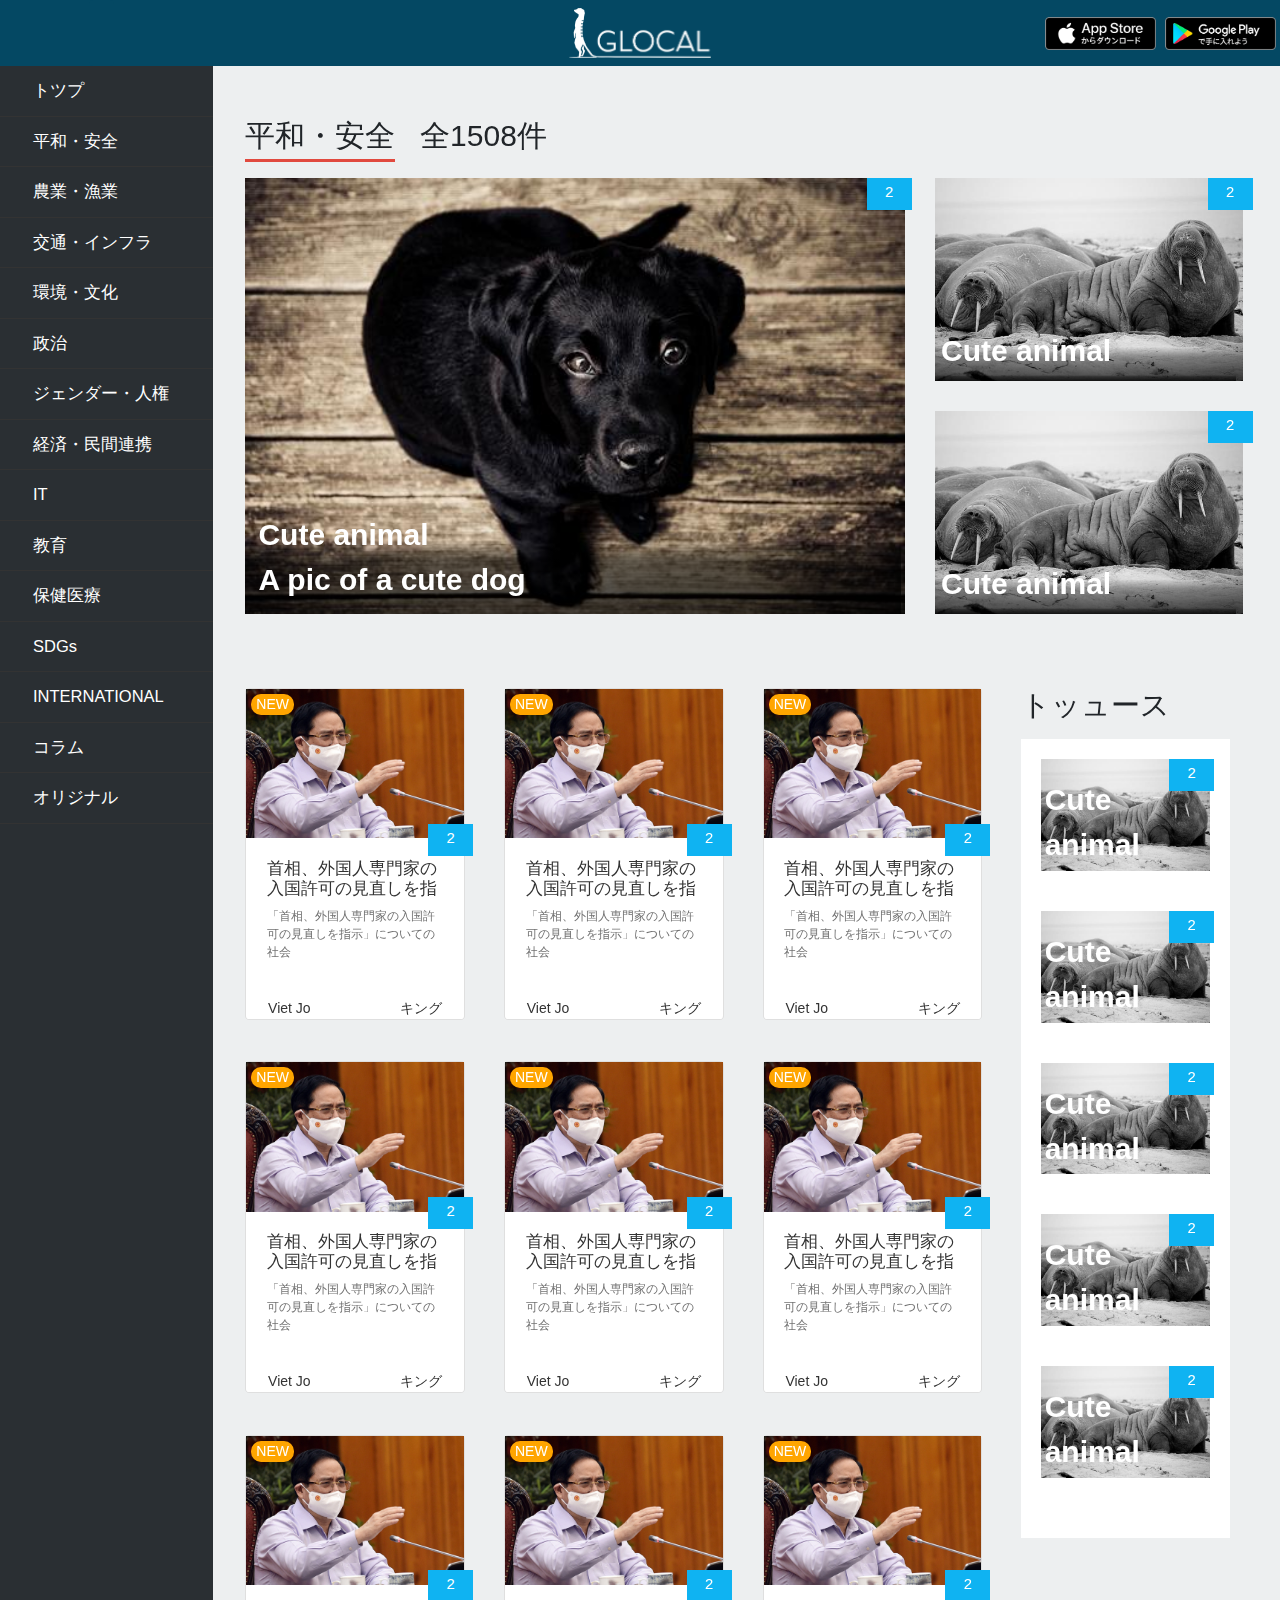
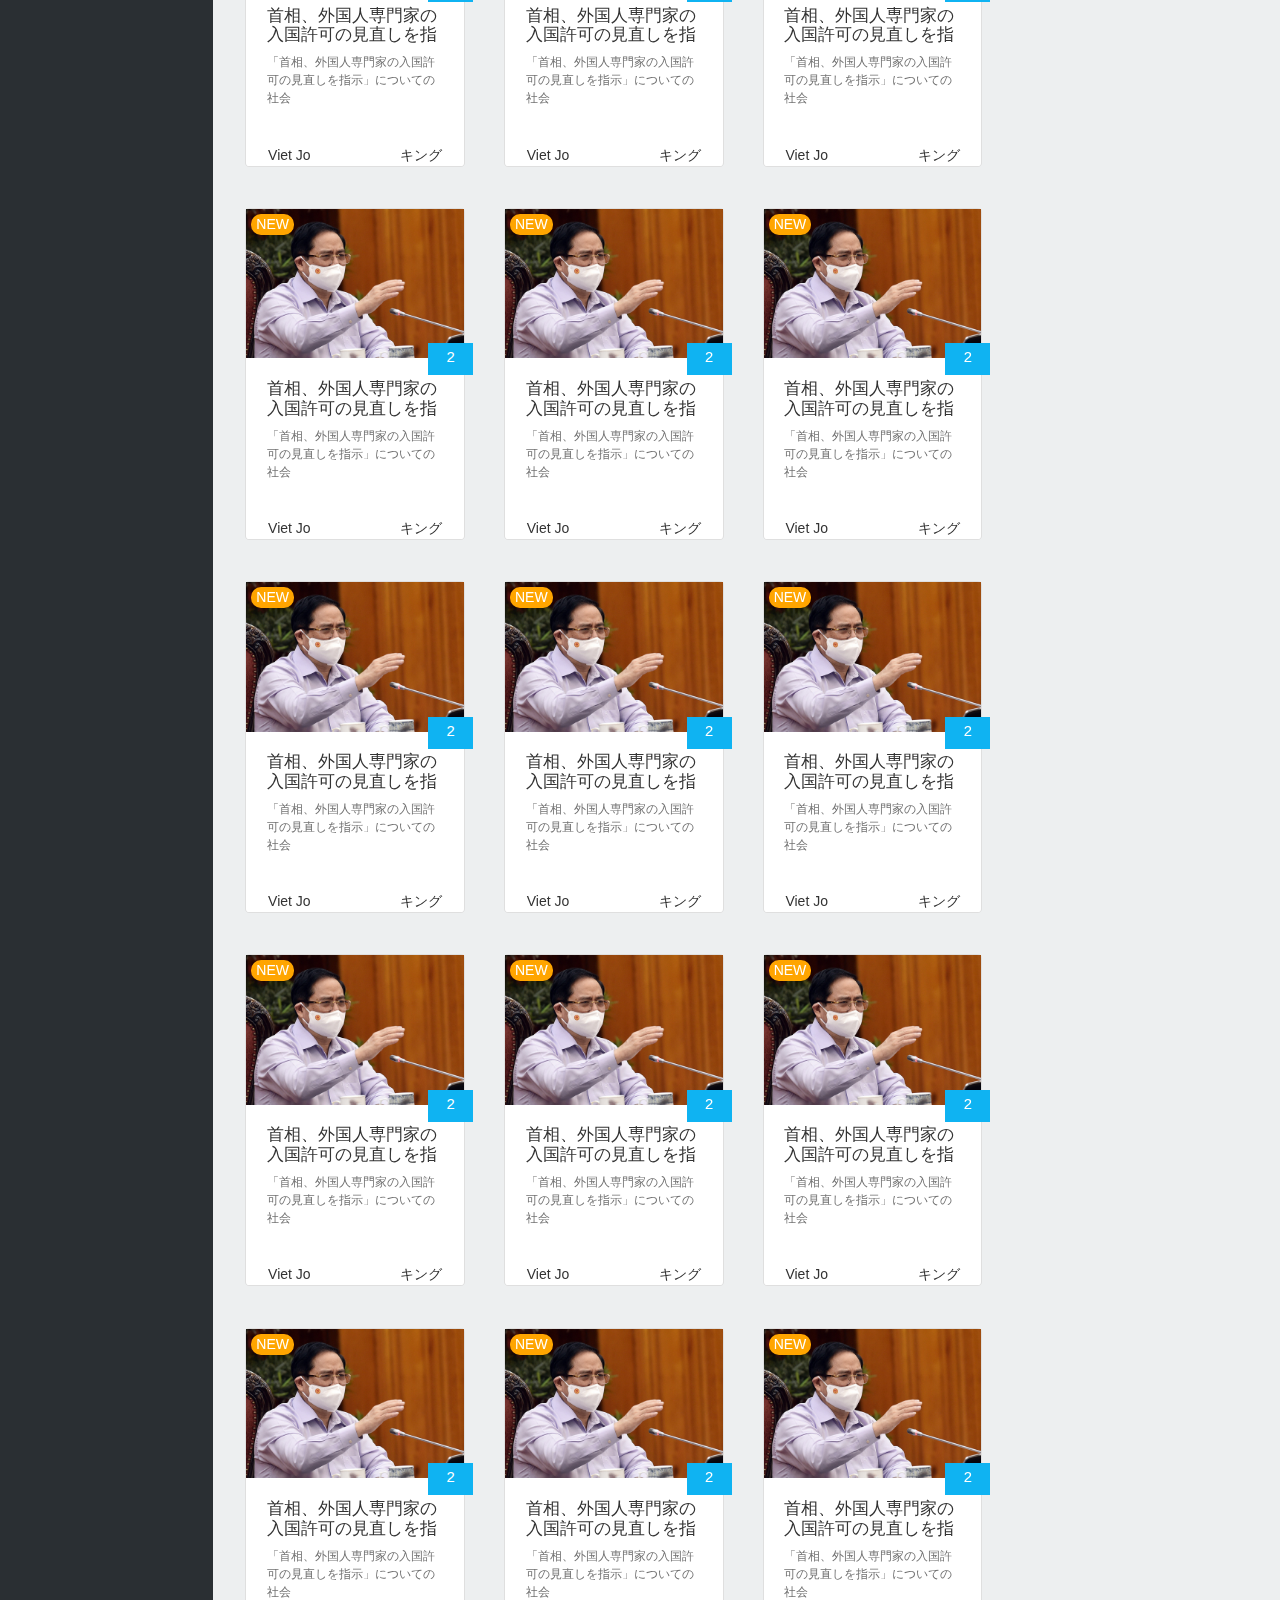
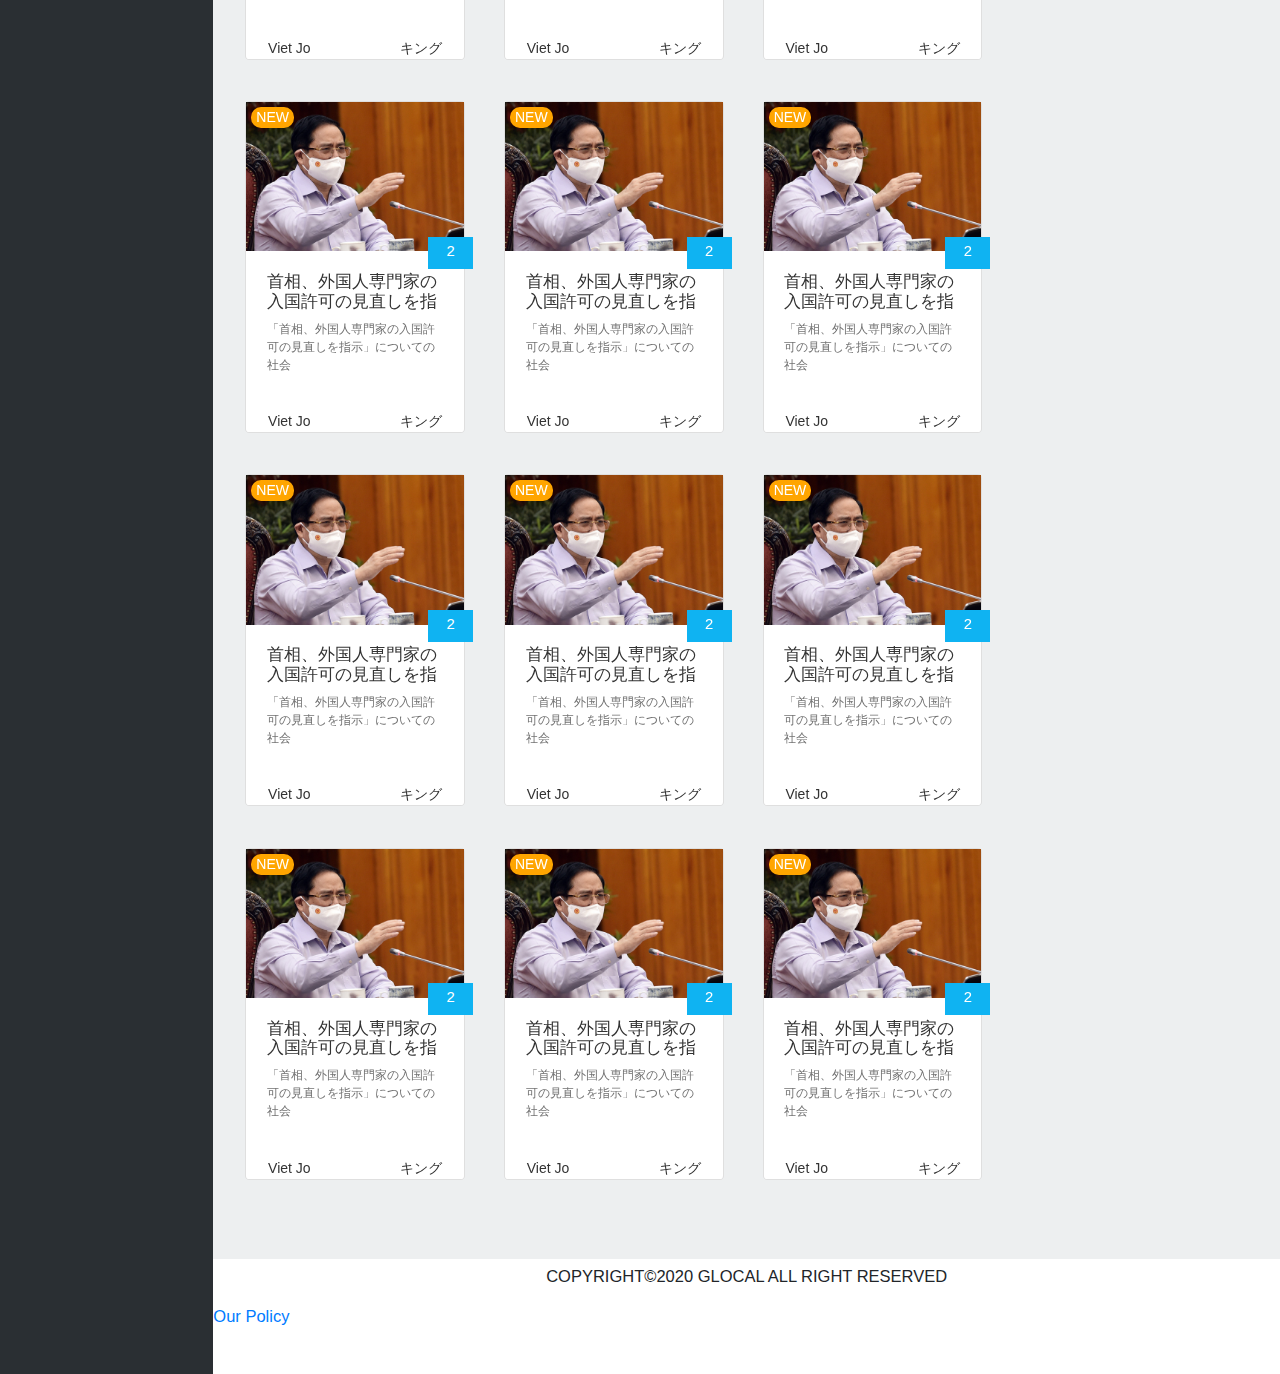
==== commit a6d62afd: "abc" ====
--- a/Bootstrap-page/category.html
+++ b/Bootstrap-page/category.html
@@ -108,46 +108,58 @@
 
             </div>
             <div class="row d-flex article-container no-gutters mt-3">
-                <div class="row d-flex article-container no-gutters">
+                <div class="row d-flex article-container no-gutters w-100">
                     <div class="row w-100 h-25 no-gutters mb-4">
                         <div class="col-md-8 pr-3">
                             <a href="./detail.html">
                                 <div class="main-article">
-                                    <div class="article-item d-flex">
-                                        <img src="./img/index-main-article.jpg" class="main-article-img" alt="">
+                                    <div class="main-article-img">
+                                        <img src="./img/index-main-article.jpg" alt="">
                                     </div>
-                                    <div class="item-viewed">
+                                    <div class="item-viewed" style="position:absolute;right: -0.4rem">
                                         <i class="far fa-eye"></i>
                                         <span>2</span>
                                     </div>
-                                    <span class="content-span">Cute animal</span>
-
+                                </div>
+                                <div class="main-article-text">
+                                    <span class="content-span">Cute animal<br>
+                                        A pic of a cute dog
+                                    </span>
                                 </div>
                             </a>
                         </div>
 
                         <div class="col-md-4 d-flex no-gutters pr-4">
-                            <a href="./detail.html">
-                                <div class="sub-article d-flex flex-column h-100 justify-content-between">
+                            <a href="./detail.html" style="width: 100%;">
+                                <div class="sub-article d-flex flex-column w-100 h-100 justify-content-between">
                                     <div class="sub-article">
                                         <div class="article-item">
-                                            <img src="./img/index-sub-article-1.jpg" alt="">
+                                            <img src="./img/index-sub-article-1.jpg" alt="" class="w-100">
                                         </div>
                                         <div class="item-viewed">
                                             <i class="far fa-eye"></i>
                                             <span>2</span>
                                         </div>
-                                        <span class="content-span">Cute animal</span>
+                                        <div class="sub-article-text">
+                                            <div class="sub-article-text">
+                                                <span class="content-span">Cute animal</span>
+                                            </div>
+                                        </div>
+
                                     </div>
                                     <div class="sub-article">
                                         <div class="article-item">
-                                            <img src="./img/index-sub-article-1.jpg" alt="">
+                                            <img src="./img/index-sub-article-1.jpg" alt="" class="w-100">
                                         </div>
                                         <div class="item-viewed">
                                             <i class="far fa-eye"></i>
                                             <span>2</span>
                                         </div>
-                                        <span class="content-span">Cute animal</span>
+                                        <div class="sub-article-text">
+                                            <div class="sub-article-text">
+                                                <span class="content-span">Cute animal</span>
+                                            </div>
+                                        </div>
                                     </div>
                                 </div>
                             </a>
--- a/Bootstrap-page/main.css
+++ b/Bootstrap-page/main.css
@@ -13,7 +13,11 @@
     font-size: 15px;
     margin-left: 15px;
     bottom: 5px;
-    font-weight: 700;
+    font-weight: 600;
+}
+
+.article-container img:hover {
+    box-shadow: 0 0 11px 0 rgb(0 0 0 / 30%);
 }
 
 .search-container {
@@ -35,18 +39,19 @@
 }
 
 .menu {
+    position: relative;
     width: 16.6667%;
-    padding: 0px;
-}
-
-.menu-nav {
+    background-color: #2a2f33;
+}
+
+.menu .menu-nav {
+    padding: 0;
     position: sticky;
     top: 4em;
-    height: 670px;
 }
 
 .menu ul {
-    padding-left: 0px;
+    padding: 0;
 }
 
 .header img {
@@ -55,14 +60,13 @@
 
 .menu li {
     background-color: #2a2f33;
-    height: 3em;
     border-bottom: 0.01px solid #333333;
     list-style: none;
 }
 
 .menu li a {
     color: white;
-    line-height: 3em;
+    line-height: 3rem;
     margin-left: 2em;
     text-decoration: none;
 }
@@ -109,14 +113,15 @@
 
 .content {
     position: relative;
-    height: 2000px;
+    top: 4rem;
+    height: auto;
     background-color: #edeff0;
 }
 
 .body {
     position: relative;
-    top: 4em;
-    width: 83.33333%;
+    padding: 3% 3% 5% 0%;
+    padding-left: 3% !important;
 }
 
 .body .col-md-8 {
@@ -130,52 +135,72 @@
 }
 
 .article-container {
-    height: 500px;
+    max-height: 100%;
 }
 
 .main-article {
-    position: absolute;
-    margin-top: 50px;
-    margin-left: 30px;
+    position: relative;
+    height: 100%;
+    margin-right: 2%;
+}
+
+.article-container .main-article-text {
+    position: absolute;
+    bottom: 0;
+    left: 0;
+    width: 95%;
+    height: 17%;
+    z-index: 10;
+    background: linear-gradient(180deg, transparent 0, rgba(0, 0, 0, .55) 28%, rgba(0, 0, 0, .7));
+}
+
+.rigth .sub-article-text {
+    width: 100%;
 }
 
 .main-article img {
-    width: 120%;
+    background-size: cover;
+    width: 100%;
+}
+
+.main-article .item-viewed {
+    right: 0;
 }
 
 .item-viewed {
+    position: absolute;
+    right: -.25em;
     background-color: rgb(15, 179, 242);
     color: #fff;
     text-align: center;
-    position: absolute;
     line-height: 28px;
     font-weight: 500;
-    right: -65px;
     top: 0;
     z-index: 1;
     height: 32px;
     width: 45px;
-}
-
-.main-article .item-viewed {
-    position: absolute;
-    right: -115px;
+    font-size: 0.9rem;
 }
 
 .sub-article {
     position: relative;
-    margin-top: 50px;
-    padding-bottom: 0px;
+    padding-right: 2%;
 }
 
 .sub-article img {
     background-size: cover;
-    width: 83%;
+    max-width: 100%;
     height: auto;
 }
 
-.sub-article .item-viewed {
-    margin-right: 115px;
+.sub-article-text {
+    position: absolute;
+    bottom: 0;
+    left: 0;
+    width: 98%;
+    height: 17%;
+    z-index: 10;
+    background: linear-gradient(180deg, transparent 0, rgba(0, 0, 0, .36) 28%, rgba(0, 0, 0, .7));
 }
 
 .logo img {
@@ -201,14 +226,17 @@
     width: 85%;
 }
 
-.item-lists .card-img-top {
-    background-image: url("./img/item-list-img.jpg");
-    height: 120px;
-    background-size: cover;
-    background-repeat: no-repeat;
+.item-lists .inner-item:hover {
+    box-shadow: 0 0 11px 0 rgb(0 0 0 / 30%);
+}
+
+.item-lists .card-img-top img {
+    width: 100%;
+    height: auto;
 }
 
 .article-item .item-detail {
+    position: relative;
     font-size: 12px !important;
     text-decoration: none;
 }
@@ -225,17 +253,15 @@
 }
 
 .item-lists .item-viewed {
-    right: -10px;
-    top: 105px;
+    position: absolute;
+    right: -0.6em;
+    top: -1em;
+    font-size: 0.9rem;
 }
 
 .item-lists .inner-item .article-item img {
-    display: block;
-    max-width: 100%;
-    max-height: 100%;
-    background-position: 50%;
-    padding-bottom: 60%;
     background-color: #ccc;
+    background-size: cover;
 }
 
 .item-lists ul {
@@ -254,8 +280,8 @@
 }
 
 .rigth {
-    position: absolute;
-    right: 57px;
+    position: relative;
+    right: 3em;
 }
 
 .rigth-container {
@@ -269,11 +295,7 @@
 }
 
 .rigth img {
-    height: 100px;
-}
-
-.rigth .item-viewed {
-    margin-right: 50px;
+    width: 100%;
 }
 
 .rigth-item .content-span {
@@ -284,33 +306,60 @@
     font-weight: 550;
 }
 
+.rigth .first-title {
+    margin-bottom: 0.4em;
+}
+
 .footer {
     position: absolute;
+    padding-top: 1em;
+    padding-bottom: 1em;
+    left: 0;
     bottom: 0;
     background-color: #fff;
     width: 100%;
-    height: 100px;
-    padding: 20px 20px 0 20px;
+    height: 7em;
 }
 
 .footer h6 {
+    position: absolute;
+    top: 0.5em;
     text-align: center;
 }
 
-.footer span {
-    position: relative;
-    bottom: 30px;
+.view-all-btn {
+    background-color: #0FB3F3;
+    max-height: 30px;
+    width: 100px;
+    color: #fff;
+    font-size: 15px;
+    line-height: 30px;
+    text-align: center;
+    border-radius: 5px;
+    margin-top: 8px;
+    margin-left: 20px;
+}
+
+.view-all-btn:hover {
+    cursor: pointer;
+    background-color: #046dd5;
 }
 
 .detail-img .article-item img {
-    width: 96%;
-    position: absolute;
+    width: 100%;
 }
 
 .detail-img .item-viewed {
     position: relative;
     top: 0;
     right: -94%;
+}
+
+.detail-body {
+    position: relative;
+    left: 16.6667%;
+    padding: 3%;
+    top: 0;
 }
 
 .detail-content {
@@ -350,18 +399,35 @@
     color: #000;
 }
 
+.item-lists .info-footer {
+    margin-left: 10%;
+    margin-right: 10%;
+    font-size: 14px;
+}
+
+.item-lists .info-footer img {
+    height: 1rem;
+    margin-bottom: 5px;
+}
+
 .reference .item-viewed {
     position: absolute;
     right: 0;
-}
-
-.category-header {
-    margin-left: 30px;
 }
 
 .category-header span {
     font-size: 30px;
     line-height: 40px;
+}
+
+.category-detail li {
+    margin-bottom: 2.5rem;
+}
+
+.category-body .article-container .content-span {
+    margin-left: 2%;
+    margin-bottom: 1%;
+    font-size: 30px;
 }
 
 .under-line-div {
